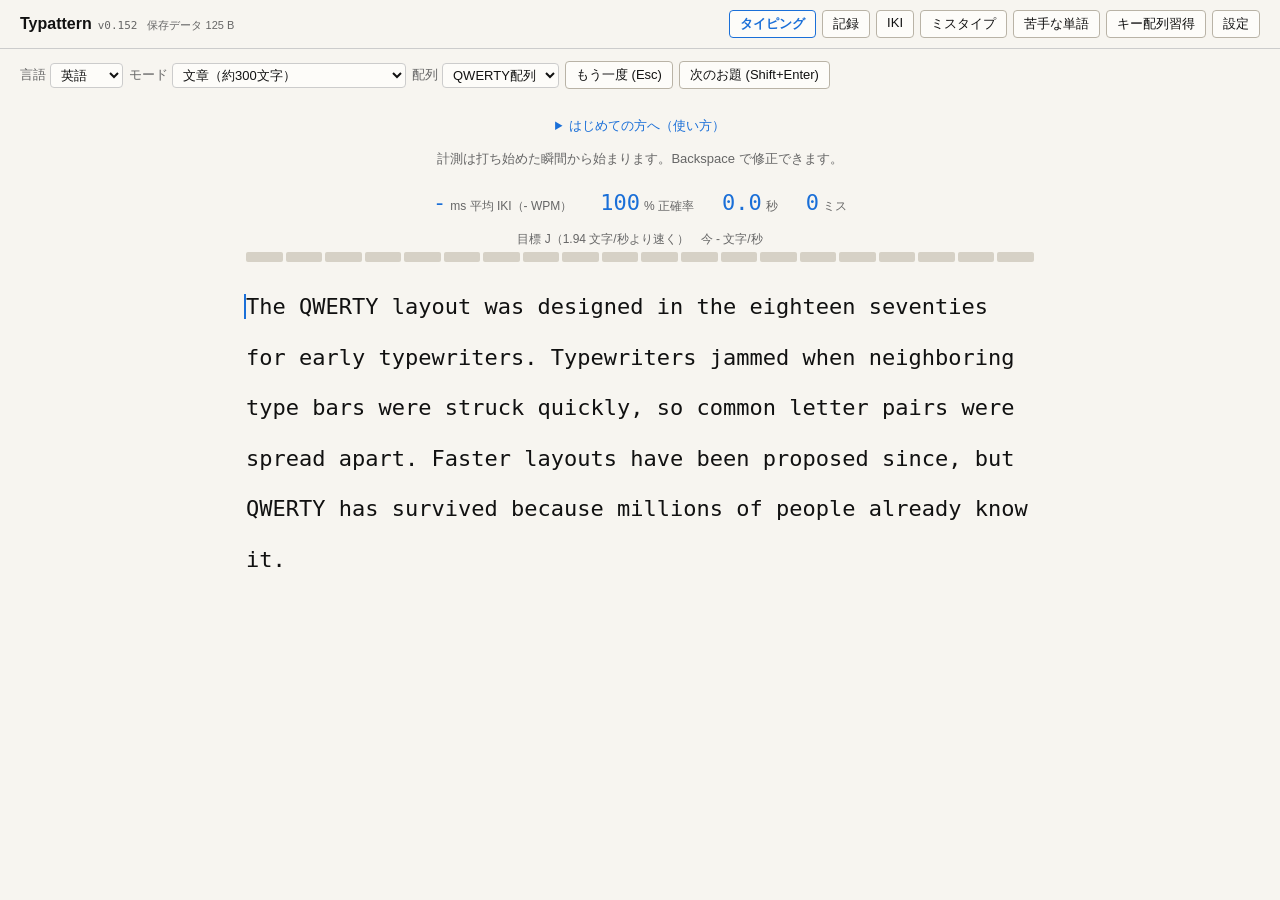
==== index.html @ cf358e00 "Learn three new assignments at a time in layout learning Co-Authored-By: Claude Opus 5.5 <noreply@an" ====
<!doctype html>
<html lang="ja">
<head>
  <meta charset="utf-8">
  <meta name="viewport" content="width=device-width, initial-scale=1">
  <title>Typattern</title>
  <link rel="icon" href="images/favicon.svg" type="image/svg+xml">
  <link rel="icon" href="images/favicon-32.png" type="image/png" sizes="32x32">
  <link rel="apple-touch-icon" href="images/apple-touch-icon.png">
  <meta name="description" content="タイピングの打鍵間隔を記録して分析する">
  <!-- リンクカード（OGP）。画像は絶対 URL で書く -->
  <meta property="og:type" content="website">
  <meta property="og:site_name" content="Typattern">
  <meta property="og:title" content="Typattern — Find your typing patterns">
  <meta property="og:description" content="タイピングの打鍵間隔を記録して分析する">
  <meta property="og:url" content="https://kgnwsknt-chef.github.io/Typattern/">
  <meta property="og:image" content="https://kgnwsknt-chef.github.io/Typattern/images/typattern-logo.png">
  <meta property="og:image:width" content="1200">
  <meta property="og:image:height" content="630">
  <meta property="og:image:alt" content="Typattern — Find your typing patterns">
  <meta property="og:locale" content="ja_JP">
  <meta name="twitter:card" content="summary_large_image">
  <link rel="stylesheet" href="style.css?v=152">
</head>
<body>
  <!-- 全ページ共通の一番上：左にロゴ（とバージョン）、右にページへのリンク -->
  <nav class="top-nav" aria-label="ページ">
    <div class="brand">
      <div class="logo">Typattern<span id="version" class="version"></span><span id="data-size" class="data-size" title="ブラウザに保存している記録と登録したキー配列の大きさ（書き出すファイルとほぼ同じ）。書き出し・読み込みは設定のページ"></span></div>
    </div>
    <div class="nav-links">
      <a class="text-btn" href="index.html" aria-current="page">タイピング</a>
      <a class="text-btn" href="stats.html" title="レベルの達成度・成績の推移・ランキング">記録</a>
      <a class="text-btn" href="analysis_iki.html" title="キーごと・bigram・trigram ごとの IKI">IKI</a>
      <a class="text-btn" href="mistype.html" title="どのキーを、どのキーと押し間違えたか">ミスタイプ</a>
      <a class="text-btn" href="weak-words.html" title="単語モードで遅い単語・ミスの多い単語">苦手な単語</a>
      <a class="text-btn" href="layout-learning.html" title="キー配列習得の状況（覚えた割り当て・達成項目）">キー配列習得</a>
      <a class="text-btn" href="settings.html" title="キー配列・お題の登録、グラフの範囲・ランキングの基準、記録の書き出しと読み込み">設定</a>
    </div>
  </nav>

  <!-- タッチ操作の端末（スマホ・タブレット）で開いたときだけ出す（style.css の .touch-note） -->
  <p class="touch-note">外付けキーボードをつなぎ、英語入力にして使います。</p>

  <header class="header">
    <div class="header-actions">
      <label class="layout-label">言語
        <select id="lang" class="layout-select" title="お題の言語（記録とランキングは言語ごとに分かれる）">
          <option value="en">英語</option>
          <option value="ja">日本語</option>
        </select>
      </label>
      <label class="layout-label">モード
        <select id="mode" class="layout-select" title="お題の種類（記録とランキングはモードごとに分かれる）">
          <option value="normal">文章（約300文字）</option>
          <option value="words">単語（約300文字）</option>
          <option value="other">その他（追加したお題）</option>
          <option value="no-mistype">ノーミス連続タイプ</option>
          <option value="weak">苦手な単語（練習モード）</option>
          <option value="faster-other-setup">他では速い bigram（練習モード）</option>
          <option value="iki-measurement">IKI 測定（練習モード）</option>
          <option value="layout-learning">キー配列習得（練習モード）</option>
        </select>
      </label>
      <!-- 苦手な単語のモードのときだけ出す（docs/weak-words.md） -->
      <label class="layout-label" id="weak-kind-label" hidden>練習するもの
        <select id="weak-kind" class="layout-select" title="苦手な単語のページの30語ずつから、ランダムに10語を選ぶ">
          <option value="slow">遅い単語</option>
          <option value="miss">ミスの多い単語</option>
          <option value="both">両方</option>
        </select>
      </label>
      <label class="layout-label">配列
        <select id="key-layout" class="layout-select" title="使っているキー配列（記録とランキングに使う）">
          <option value="qwerty">QWERTY配列</option>
        </select>
      </label>
      <button id="retry-btn" class="text-btn" type="button" title="同じお題で最初から">もう一度 (Esc)</button>
      <button id="next-btn" class="text-btn" type="button" title="別のお題にする（Shift + Enter）">次のお題 (Shift+Enter)</button>
    </div>
  </header>

  <main class="main">
    <!-- 初めての人向けの短い説明（ふだんは閉じておく） -->
    <details class="howto">
      <summary>はじめての方へ（使い方）</summary>
      <ul>
        <li><b>開発中です</b>：画面や決まりが変わることがあります。記録はこのブラウザの中にしかないので、ときどき「設定」のページの「記録を書き出す」でバックアップしておくと安心です。</li>
        <li><b>打ち方</b>：下のお題をそのまま打ちます。最初のキーを押した瞬間から計測し、最後の文字まで打つと結果が出ます。間違えたら Backspace で直せます。自分の文章や単語リストは、「設定」のページから開く「お題」のページでファイルから追加できます。</li>
        <li><b>キー操作</b>：Esc でもう一度（同じお題）、Shift + Enter で次のお題。打ち始めてから 60 秒キーを押さないと停止します（その回は記録しません。秒数は設定で変えられます）。</li>
        <li><b>日本語</b>：上の「言語」で日本語を選ぶと、読み（ひらがな）をローマ字で打ちます。<b>日本語のお題も、キーボードは英語入力のままで打ちます。</b><b>IME（日本語入力）はオフ</b>にしてください。ローマ字はいろいろな打ち方に対応しています（例：「し」は si・shi・ci、「ん」は nn・xn、「っ」は xtu や次の子音を重ねる kka など）。お題の上の手引きは、打ち方に合わせて変わります。かな配列で打ちたいときは、「設定」のページから開く「キー配列」のページで割り当て表を登録すると、「配列」で選べます。</li>
        <li><b>平均 IKI</b>：1打あたりにかかった時間（ms）です。小さいほど速く、ランキングの基準になります。結果の「キーごとの間隔」では、どの文字（キー）で遅くなったかが分かります。</li>
        <li><b>インジケーター</b>：打っている間、お題の上の 20 マスの帯で、今のペースが次の目標のレベルにどれだけ近いかを示します。目標のペースなら満タンの青、遅れると1秒ごとに1マス短くなり、真ん中より長ければ黄、真ん中より短くなると赤です。正確率が 95% を下回ると、青は黒に、黄・赤は暗い色になります（レベルが付かないため）。設定で消せます。</li>
        <li><b>記録</b>：記録はこのブラウザの中だけに保存されます。「記録」のページでレベル・推移・ランキング、「IKI」のページで続けて押したキーの組ごとの速さ、「ミスタイプ」のページでどのキーをどのキーと押し間違えやすいか、「苦手な単語」のページで単語モードで遅い単語・ミスの多い単語を見られます。モード「苦手な単語」で、その単語を5回ずつ続けて練習できます（練習モード。レベルの達成度・ランキングには入りません）。別の PC に移すときは、「設定」のページで書き出し・読み込みができます。</li>
      </ul>
    </details>

    <p id="guide" class="guide">
      計測は打ち始めた瞬間から始まります。Backspace で修正できます。
    </p>

    <div class="stats" aria-live="off">
      <div class="stat"><span id="stat-iki" class="stat-value">-</span><span class="stat-label">ms 平均 IKI（<span id="stat-wpm">-</span> <span class="speed-unit">WPM</span>）</span></div>
      <div class="stat"><span id="stat-acc" class="stat-value">100</span><span class="stat-label">% 正確率</span></div>
      <div class="stat"><span id="stat-time" class="stat-value">0.0</span><span class="stat-label">秒</span></div>
      <div class="stat"><span id="stat-miss" class="stat-value">0</span><span class="stat-label">ミス</span></div>
    </div>

    <!-- 打っている間のインジケーター：今のペースと目標のレベルの差を色で出す（docs/levels.md） -->
    <div id="pace" class="pace" hidden>
      <div id="pace-text" class="pace-text"></div>
      <div id="pace-bar" class="pace-bar"></div>
    </div>

    <!-- 日本語のとき：次に打つローマ字の手引き -->
    <div id="romaji-guide" class="romaji-guide" hidden></div>

    <div id="board" class="board">
      <div id="text" class="text"></div>
      <!-- 実際の入力はこの見えない textarea で受け取る（BS・スマホ・将来の日本語入力に対応しやすい） -->
      <textarea id="input" class="input" autocomplete="off" autocorrect="off" autocapitalize="off" spellcheck="false" aria-label="入力欄"></textarea>
      <div id="focus-hint" class="focus-hint">クリックして入力を再開</div>
    </div>

    <section id="result" class="result" hidden>
      <h2 class="result-title">結果</h2>
      <!-- ノーミス連続タイプのとき：ミスなしで打てた文字数と自己ベスト（docs/no-mistype.md） -->
      <div id="nm-result" class="nm-result" hidden></div>
      <div class="result-grid">
        <div><span id="res-iki" class="result-value"></span><span class="result-label">ms 平均 IKI（<span id="res-wpm"></span> <span class="speed-unit">WPM</span>）</span></div>
        <div><span id="res-acc" class="result-value"></span><span class="result-label">% 正確率<span id="res-acc-raw" class="result-acc-raw"></span></span></div>
        <div class="result-minor"><span id="res-time" class="result-value"></span><span class="result-label">秒</span></div>
        <div><span id="res-miss" class="result-value"></span><span class="result-label">ミス（未修正 <span id="res-uncorrected"></span>）</span></div>
        <div><span id="res-rank" class="result-value">-</span><span id="res-rank-label" class="result-label"></span></div>
        <div title="習熟度のレベル（文字/秒で決まる。docs/levels.md）"><span id="res-level" class="result-value">-</span><span id="res-level-label" class="result-label">レベル</span></div>
      </div>
      <p class="result-note">正確率 = 最後に残った文字のうち、お題と合っている文字の割合（直したミスは正確率を下げません）</p>
      <!-- かな配列：割り当て表にないのでミスとして飛ばした文字（docs/measurement.md の「配列にないかな」） -->
      <p id="skipped-note" class="skipped-note" hidden></p>
      <!-- ランキングの上位3位に入ったときの知らせ（docs/records.md の「今回の順位」） -->
      <p id="rank-status" class="level-status" aria-live="polite" hidden></p>
      <!-- 達成レベル（言語・モードごと）と、次の目標までの差 -->
      <p id="level-status" class="level-status" aria-live="polite"></p>
      <p id="save-status" class="save-status" aria-live="polite"></p>

      <!-- 苦手な単語の練習のとき：単語ごとの平均 IKI（docs/weak-words.md） -->
      <div id="weak-result" class="weak-result" hidden>
        <h3 class="hm-title">単語ごとの平均 IKI</h3>
        <p class="rhythm-legend">その単語の5回分の、文字（日本語はかな）ごとの最後の打鍵の間隔の平均（ms/文字。1文字目は直前のスペースからの間隔）／ 記録の平均 IKI・記録のミスの割合・記録の回数 = 苦手な単語のページの表の「遅さ」「ミスの割合」「回数」（単語モードの直近の回。遅い単語・ミスの多い単語のどちらから選んだ単語も）／ 色はこの回の全部の間隔の平均が基準 ／ 速い<span class="rhythm-scale"></span>遅い</p>
        <div id="weak-result-table" class="weak-result-table"></div>
      </div>

      <!-- 他では速い bigram の練習のとき：bigram ごとの IKI（docs/weak-words.md の「他では速い bigram の練習」） -->
      <div id="faster-result" class="weak-result" hidden>
        <h3 class="hm-title">bigram ごとの IKI</h3>
        <p class="rhythm-legend">今回の IKI = この回にその bigram を打った間隔の平均（間違えたキーなどが絡む組は除く。お題のどこに出てきても数える）／ 記録の IKI = この言語・配列のふだんの記録での平均 ／ 目標の IKI = いちばん速く打てている言語・配列（目標の言語・配列）での「平均 ＋ SD（ばらつき）」と「平均 × 1.5」の小さい方 ／ 達成 = 今回の IKI が目標の IKI 以下で、その bigram の単語の正確率が設定の「ランキングに載せる正確率」以上なら ✓ ／ ミス回数 = その bigram の単語で、間違ったまま残した文字の数（直したミスは数えない）／ 色はこの回の全部の間隔の平均が基準 ／ 速い<span class="rhythm-scale"></span>遅い</p>
        <div id="faster-result-table" class="weak-result-table faster-result-table"></div>
      </div>

      <!-- IKI 測定のとき：語ごとの1〜5回目の IKI（docs/iki-measurement.md） -->
      <div id="iki-result" class="weak-result" hidden>
        <h3 class="hm-title">語ごとの IKI（1〜5回目）</h3>
        <p class="rhythm-legend">その回に語の2文字目から打った、文字ごとの最後の打鍵の間隔の平均（ms/文字。1文字目は直前のスペースからの間隔なので入れない）／ 1回目は慣れる前なので、IKI のページには入れない（灰色）／ 平均 = 2〜5回目の平均 ／ ミス = 間違えたキーがあった回の数 ／ 色はこの回の全部の間隔の平均が基準 ／ 速い<span class="rhythm-scale"></span>遅い</p>
        <div id="iki-result-table" class="weak-result-table"></div>
      </div>

      <!-- キー配列習得のとき：新しい単位の正確率と、達成した達成項目（docs/layout-learning.md） -->
      <div id="learn-result" class="weak-result" hidden>
        <h3 class="hm-title">キー配列習得</h3>
        <p class="rhythm-legend">割り当てごとに、間違えたキーが1つもなく打てた回を「正しく打った」と数える ／ 直近 20 回以上（セッション単位でさかのぼる）の正解率が 95% 以上なら「覚えた」、覚えた後に 85% 未満になったら「忘れた」／ 全体の状況はキー配列習得のページ</p>
        <div id="learn-result-body" class="weak-result-table"></div>
      </div>

      <div class="tabs" role="tablist">
        <button type="button" class="tab" role="tab" id="tab-rhythm" data-tab="rhythm" aria-controls="panel-rhythm" aria-selected="true">キーごとの間隔</button>
        <button type="button" class="tab" role="tab" id="tab-ranking" data-tab="ranking" aria-controls="panel-ranking" aria-selected="false">ランキング</button>
      </div>

      <div class="rhythm tab-panel" role="tabpanel" id="panel-rhythm" aria-labelledby="tab-rhythm">
        <p class="rhythm-legend"><span id="rhythm-what">各文字の最後の打鍵の間隔</span>。その平均 <span id="rhythm-avg" class="rhythm-avg"></span> ms（点線。<span id="rhythm-note">修正の時間を含まないので、結果の平均 IKI より小さくなる</span>）／ 速い<span class="rhythm-scale"></span>遅い ／ 赤い文字 = ミスあり</p>
        <div id="rhythm" class="rhythm-chart"></div>
      </div>

      <div class="ranking tab-panel" role="tabpanel" id="panel-ranking" aria-labelledby="tab-ranking" hidden>
        <p class="rhythm-legend">Top 30（<span id="ranking-title"></span>）／ 平均 IKI の小さい順、同じなら正確率の高い順 ／ 正確率 <span id="ranking-min"></span>% 未満は対象外 ／ 太字 = 今回</p>
        <div id="ranking" class="ranking-scroll"></div>
      </div>
    </section>
  </main>

  <script src="js/store.js?v=152"></script>
  <script src="js/keys.js?v=152"></script>
  <script src="js/romaji.js?v=152"></script>
  <script src="js/typer.js?v=152"></script>
  <script src="js/kana-layout.js?v=152"></script>
  <script src="js/settings.js?v=152"></script>
  <script src="js/page-footer.js?v=152"></script>
  <script src="js/rhythm.js?v=152"></script>
  <script src="js/ranking.js?v=152"></script>
  <script src="js/levels.js?v=152"></script>
  <script src="js/ngram.js?v=152"></script>
  <script src="js/iki-measurement.js?v=152"></script>
  <script src="js/weak-words.js?v=152"></script>
  <script src="js/layout-learning.js?v=152"></script>
  <script src="js/no-mistype.js?v=152"></script>
  <script src="js/app.js?v=152"></script>
</body>
</html>
---- style.css ----
:root {
  --bg: #f7f5f0; /* ページの背景。真っ白より目に優しい生成り（グラフの下地にも使う） */
  --text: #111111;
  --head-bg: #ece8de; /* 表の見出しの背景。ページの背景（生成り）を少し濃くした色 */
  --field-bg: #fdfcf9; /* 入力欄・選択欄・試し打ちの枠の背景。白より少しだけ落ち着いた色で、ページの背景と区別する */
  --typed: #9a9a9a;
  --sub: #666666;
  --border: #cccccc;
  --accent: #1a6fd8;
  --error: #d93036;
  --error-bg: rgba(217, 48, 54, 0.15);
  --reached: #2a8f3a; /* 目標に届いた印（他では速い bigram の結果の ✓。キー配列習得の達成項目の ✓ にも使う） */
  --ll-learned: #b9d7f3; /* キー配列習得のページの配列図で、覚えた単位のキーの色 */
  /* キー配列習得の達成項目：結果の「達成！」の帯と、キー配列習得のページの達成したタイル（背景・枠・文字。覚えたかなの図の青にそろえる。タイルの ✓ は --reached の緑） */
  --ll-done-bg: #e6f1fb;
  --ll-done-border: #378add;
  --ll-done-text: #0c447c;
  /* 間隔グラフの色相（速い=青 → 平均=緑 → 遅い=赤）。js/rhythm.js が読む */
  --rh-hue-fast: 215;
  --rh-hue-avg: 120;
  --rh-hue-slow: 0;
  /* キー配列の配列図：前置シフト・後置シフトのキーの外形線の色 */
  --kb-prefix: #e07b00;
  --kb-postfix: #8a3fd1;
  --kb-chord: #1f8a5b;
  /* キー配列の配列図：文字キー（白より少しだけ暗い）・その枠・機能キー（Shift・Tab など） */
  --kb-key: #fbfaf6;
  /* 設定のページの指の割り当ての配列図：指ごとの色（人差し指・中指・薬指・小指） */
  --finger-1: #b9d4f5;
  --finger-2: #bfe5c0;
  --finger-3: #f5dcae;
  --finger-4: #e2c6ef;
  /* 苦手な単語のページの bigram の分布の比べ：遅い方・速い方・そのほかの言語・配列の色 */
  --cmp-slow: #d93036;
  --cmp-fast: #1a6fd8;
  --cmp-3: #2a8f3a;
  --cmp-4: #e07b00;
  --cmp-5: #8a3fd1;
  /* ミスタイプのページのミス率と頻度の散布図で、ミスの種類の色（ほかは --cmp-*） */
  --mt-shift: #8b5a2b;
  --mt-kana-shift: #1aa3b8;
  --mt-other: #444444;
  --kb-key-border: #b9b3a6;
  --kb-func: #e4dfd3;
  /* bigram の2次元ヒストグラム：データのないマス（回数 0・平均 IKI なし）の色 */
  --hm-none: #ffffff;
  /* 推移のグラフ：移動平均（オレンジ。点の青と分ける）・日ごとの最高（濃い紺）・ミスも数えた正確率（灰色）・日ごと（月ごと）の回数の棒（薄いベージュ）・レベル達成（赤） */
  --trend-ma: #f08c00;
  --trend-count: #e6dfcf;
  --trend-sub: #1d3f7a;
  --trend-raw: #8a8a8a;
  --trend-levelup: var(--level-up);
  /* レベル達成（結果画面と推移のグラフ）と、結果画面の 1〜3 位の順位 */
  --level-up: #d93036;
  --rank-1: #d93036;
  --rank-2: #e07b00;
  --rank-3: #1f9d55;
  /* 記録のページ：ランキングで選んだ回を、推移のグラフで示す縦線 */
  --trend-selected: #3ddc84;
  /* 打っている間のインジケーター（docs/levels.md）：目標より速い・今の達成レベルの範囲・それより遅い・打ち始め前 */
  --pace-ahead: var(--accent);
  --pace-near: #e8b400;
  --pace-behind: #d93036;
  --pace-idle: #d6d1c6;
  /* 正確率がレベルの基準（95%）未満のとき：青は黒、黄・赤はそれぞれ暗くした色 */
  --pace-ahead-dark: #111111;
  --pace-near-dark: #876900;
  --pace-behind-dark: #7c1c20;
  --font: "Segoe UI", "Helvetica Neue", Arial, sans-serif;
  --mono: "Consolas", "Menlo", monospace;
}

/* hidden 属性の付いた要素は、display を指定したクラスがあっても隠す */
[hidden] {
  display: none !important;
}

* {
  box-sizing: border-box;
}

body {
  margin: 0;
  min-height: 100vh;
  display: flex;
  flex-direction: column;
  background: var(--bg);
  color: var(--text);
  font-family: var(--font);
  accent-color: var(--accent); /* チェックボックスなどの色を、ほかの青（--accent）にそろえる */
}

.header {
  display: flex;
  align-items: center;
  justify-content: space-between;
  padding: 12px 20px;
}

.logo {
  margin: 0;
  font-size: 16px;
  font-weight: 600;
}

.text-btn {
  background: var(--field-bg); /* 入力欄と同じ明るい下地で、生成りの背景から浮かせる */
  border: 1px solid var(--kb-key-border);
  border-radius: 4px;
  color: var(--text);
  padding: 4px 10px;
  cursor: pointer;
  font: inherit;
  font-size: 13px;
}

.header-actions {
  display: flex;
  flex-wrap: wrap;
  justify-content: flex-end;
  gap: 6px;
}

.save-status {
  margin: 12px 0 0;
  font-size: 12px;
  color: var(--sub);
}

/* かな配列：割り当て表にないのでミスとして飛ばした文字の知らせ（結果画面） */
.skipped-note {
  margin: 10px 0 0;
  font-size: 14px;
  color: var(--error);
}

.text-btn:hover {
  border-color: var(--accent);
  color: var(--accent);
}

/* 押せないボタン（キー配列のページで、最初から入っている配列の名前のときの「この配列を保存する」など） */
.text-btn:disabled {
  border-color: var(--border);
  color: var(--sub);
  cursor: not-allowed;
  opacity: 0.6;
}

.main {
  flex: 1;
  width: 100%;
  max-width: 820px;
  margin: 0 auto;
  padding: 16px;
}

.guide {
  text-align: center;
  font-size: 13px;
  line-height: 1.7;
  color: var(--sub);
}

/* 入力がないまま止めたときのお知らせ */
.guide.idle-stopped {
  color: var(--error);
  font-weight: 600;
}

.stats {
  display: flex;
  justify-content: center;
  gap: 28px;
  margin: 20px 0 28px;
}

.stat {
  display: flex;
  align-items: baseline;
  gap: 4px;
}

.stat-value {
  font-family: var(--mono);
  font-size: 22px;
  color: var(--accent);
}

.stat-label {
  font-size: 12px;
  color: var(--sub);
}

/* 打っている間のインジケーター：目標のペースとの差を帯の色で出す */
.pace {
  margin: -12px 0 20px;
}

.pace-text {
  font-size: 12px;
  color: var(--sub);
  text-align: center;
  margin-bottom: 4px;
}

/* 20 マスを横に並べ、届いている段まで色を付ける（左から） */
.pace-bar {
  display: grid;
  grid-template-columns: repeat(20, 1fr);
  gap: 3px;
}

.pace-cell {
  height: 10px;
  border-radius: 2px;
  background: var(--pace-idle); /* 色はすぐ変える（変化のなだらかさは js/app.js でペースをならしてつける） */
}

.pace-ahead .pace-cell.on { background: var(--pace-ahead); }
.pace-near .pace-cell.on { background: var(--pace-near); }
.pace-behind .pace-cell.on { background: var(--pace-behind); }
/* 正確率がレベルの基準（95%）未満：それぞれの色を暗くして、このままではレベルが付かないことを知らせる */
.pace-dark.pace-ahead .pace-cell.on { background: var(--pace-ahead-dark); }
.pace-dark.pace-near .pace-cell.on { background: var(--pace-near-dark); }
.pace-dark.pace-behind .pace-cell.on { background: var(--pace-behind-dark); }
.pace-dark .pace-text { color: var(--text); }

/* お題表示エリア */
.board {
  position: relative;
  cursor: text;
}

.text {
  font-family: var(--mono);
  font-size: 22px;
  line-height: 1.9;
  color: var(--text);
  white-space: pre-wrap;
  word-break: break-word;
  user-select: none;
}

/* ノーミス連続タイプ：4つの段に行を順に入れる（js/app.js の nmLayout）。打ち終えた行を隠しても段の高さは残す */
.text.nm-stream {
  display: grid;
  grid-template-rows: repeat(4, minmax(1.9em, auto));
}

.text.ja.nm-stream {
  grid-template-rows: repeat(4, minmax(74px, auto));
}

/* ノーミス連続タイプの結果：ミスなしで打てた文字数と自己ベスト */
.nm-result p {
  margin: 0 0 4px;
}

.nm-count {
  font-size: 28px;
  font-weight: 700;
}

.nm-sub {
  color: var(--sub);
}

.nm-best {
  font-weight: 600;
  margin-bottom: 12px !important;
}

.nm-best.level-up {
  color: var(--level-up);
}

/* 日本語：次に打つローマ字の手引き。打ちかけ（灰色）・今のかなの残り（青）・その先（薄い灰色） */
.romaji-guide {
  text-align: center;
  font-family: var(--mono);
  font-size: 18px;
  min-height: 1.6em;
  margin: -12px 0 16px;
  white-space: pre;
  overflow: hidden;
}

.romaji-guide .rg-typed {
  color: var(--typed);
}

.romaji-guide .rg-rest {
  color: var(--accent);
  font-weight: 600;
}

.romaji-guide .rg-ahead {
  color: var(--sub);
  opacity: 0.6;
}

.romaji-guide .rg-warn {
  font-family: var(--font);
  font-size: 14px;
  color: var(--error);
  white-space: normal;
}

/* 日本語：1行ごとに、表示する文（漢字かな交じり）を上に、打つ読み（かな）を下に並べる */
.text.ja .ja-display {
  font-family: var(--font);
  font-size: 21px;
  line-height: 1.6;
  color: var(--text);
}

.text.ja .ja-reading {
  font-size: 15px;
  line-height: 1.7;
  margin-bottom: 14px;
}

/* 2行目をローマ字で出すとき：よみがなと同じ1行（40 かなほど）に収まるよう、等幅ではない（横幅の狭い）フォントにする。
   かなごとのまとまりの間はあけない（単語の間は ␣）。それでも長い行は2行目の中で折り返す */
.text.ja .ja-romaji {
  font-family: var(--font);
  overflow-wrap: anywhere;
}

.text .ok {
  color: var(--typed);
}

.text .ng {
  color: var(--error);
  background: var(--error-bg);
  border-radius: 2px;
}

/* 間違えたまま残っている文字の上に、実際に打ったものを小さく赤で出す（js/app.js の typedMarks） */
.text .ng[data-typed],
.text .current[data-typed] {
  position: relative;
}

.text .ng[data-typed]::before,
.text .current[data-typed]::before {
  content: attr(data-typed);
  position: absolute;
  left: 50%;
  bottom: 100%;
  transform: translateX(-50%);
  font-family: var(--mono);
  font-size: 0.7em;
  line-height: 1;
  color: var(--error);
  white-space: nowrap;
  pointer-events: none;
}

/* 日本語の2行目（よみがな）は文字が小さいので、上に出す打ったものは少し大きめにする。
   表示する文の行と重ならないよう、2行目の上を少しあける */
.text.ja .ja-reading .ng[data-typed]::before,
.text.ja .ja-reading .current[data-typed]::before {
  font-size: 0.85em;
}

.text.ja .ja-reading {
  padding-top: 5px;
}

/* 英語：打った文字を上に出す余白のぶん、行の間を少し広げる */
.text:not(.ja) {
  line-height: 2.3;
}

/* 現在位置のキャレット */
.text .current {
  box-shadow: -2px 0 0 var(--accent);
  animation: blink 1s step-end infinite;
}

.board.blurred .text .current {
  animation: none;
  box-shadow: none;
}

@keyframes blink {
  50% { box-shadow: -2px 0 0 transparent; }
}

/* 入力は見えない textarea で受け取る */
.input {
  position: absolute;
  inset: 0;
  width: 100%;
  height: 100%;
  opacity: 0;
  resize: none;
  border: 0;
  cursor: text;
}

.focus-hint {
  display: none;
  position: absolute;
  inset: 0;
  align-items: center;
  justify-content: center;
  background: rgba(255, 255, 255, 0.75);
  color: var(--text);
  font-size: 15px;
  pointer-events: none;
}

.board.blurred .focus-hint {
  display: flex;
}

.board.finished .focus-hint {
  display: none;
}

/* 結果 */
.result {
  margin-top: 32px;
  padding: 20px;
  border: 1px solid var(--accent);
  border-radius: 8px;
  text-align: center;
}

.result-title {
  margin: 0 0 12px;
  font-size: 16px;
  font-weight: 600;
}

.result-grid {
  display: flex;
  justify-content: center;
  flex-wrap: wrap;
  gap: 32px;
  align-items: baseline; /* 小さくした秒数も、ほかの数字と文字の下端をそろえる */
}

.result-value {
  font-family: var(--mono);
  font-size: 34px;
  color: var(--accent);
  margin-right: 4px;
}

.result-label {
  font-size: 13px;
  color: var(--sub);
}

/* 正確率の横に添える、修正したミスも数えた値 */
.result-acc-raw {
  margin-left: 4px;
  font-size: 11px;
}

/* 経過秒数（お題の長さで変わるので、ほかの数字より目立たなくする） */
.result-minor .result-value {
  font-size: 20px;
  color: var(--sub);
}

/* 結果の数字の下の、正確率の説明 */
.result-note {
  margin: 12px 0 0;
  font-size: 13px;
  color: var(--sub);
}

/* 達成レベルと次の目標 */
.level-status {
  margin: 14px 0 0;
  text-align: center;
  font-size: 14px;
  color: var(--text);
}

/* 今回で達成レベルが上がったとき：お知らせの文と、結果のレベルの値 */
.level-status .level-up,
.result-value.level-up {
  color: var(--level-up);
  font-weight: 700;
}

/* 結果画面：1〜3位の順位 */
.result-value.rank-1 { color: var(--rank-1); font-weight: 700; }
.result-value.rank-2 { color: var(--rank-2); font-weight: 700; }
.result-value.rank-3 { color: var(--rank-3); font-weight: 700; }
/* 上位3位に入ったときの知らせ（順位の色の太字） */
.level-status .rank-1 { color: var(--rank-1); font-weight: 700; }
.level-status .rank-2 { color: var(--rank-2); font-weight: 700; }
.level-status .rank-3 { color: var(--rank-3); font-weight: 700; }

/* キーごとの間隔グラフ */
/* 結果のタブ */
.tabs {
  display: flex;
  gap: 4px;
  margin-top: 28px;
  border-bottom: 1px solid var(--border);
}

.tab {
  padding: 8px 16px;
  border: 1px solid transparent;
  border-bottom: none;
  border-radius: 6px 6px 0 0;
  margin-bottom: -1px;
  background: none;
  color: var(--sub);
  font: inherit;
  font-size: 14px;
  cursor: pointer;
}

.tab:hover {
  color: var(--text);
}

.tab[aria-selected="true"] {
  border-color: var(--border);
  background: var(--bg);
  color: var(--text);
  font-weight: 600;
}

.tab-panel {
  padding-top: 12px;
  text-align: left;
}

.rhythm-legend {
  margin: 0 0 12px;
  font-size: 12px;
  color: var(--sub);
}

.rhythm-avg {
  font-family: var(--mono);
  color: var(--accent);
}

.rhythm-chart {
  display: flex;
  flex-wrap: wrap;
  row-gap: 10px;
}

.rh-word {
  display: flex;
}

/* 日本語：かなごとのキーの列と、その下のかな */
.rh-group {
  display: flex;
  flex-direction: column;
}

.rh-cols {
  display: flex;
}

.rh-kana {
  text-align: center;
  font-size: 13px;
  color: var(--sub);
  margin-top: 2px;
}

.rh-kana.missed {
  color: var(--error);
  font-weight: 700;
}

/* 日本語：文の終わり（「。」の後）で改行する */
.rh-break {
  flex-basis: 100%;
  height: 0;
}

.rh-col {
  width: 18px;
}

/* 棒を描く領域。上の余白は数値ラベル用 */
.rh-track {
  position: relative;
  height: 88px;
}

/* 平均の点線（列ごとに描き、横に並べて1本の線に見せる） */
.rh-track::before {
  content: "";
  position: absolute;
  left: 0;
  right: 0;
  bottom: var(--rh-avg);
  border-top: 1px dashed var(--sub);
  z-index: 1;
}

.rh-bar {
  position: absolute;
  bottom: 0;
  left: 50%;
  width: 10px;
  transform: translateX(-50%);
  border-radius: 2px 2px 0 0;
}

/* 凡例の色見本 */
.rhythm-scale {
  display: inline-block;
  width: 72px;
  height: 8px;
  margin: 0 4px;
  border-radius: 4px;
  vertical-align: middle;
  background: linear-gradient(to right,
    hsl(var(--rh-hue-fast), 70%, 42%),
    hsl(var(--rh-hue-avg), 70%, 42%),
    hsl(var(--rh-hue-slow), 70%, 42%));
}

/* 頭打ちにした棒は上端を白線で区切る */
.rh-bar.clipped {
  border-top: 3px double var(--bg);
}

/* 平均 ± SD の縦線（苦手な単語のページ）。上下の端に短い横線 */
.rh-sd {
  position: absolute;
  left: 50%;
  width: 6px;
  transform: translateX(-50%);
  border-top: 1px solid var(--text);
  border-bottom: 1px solid var(--text);
  box-sizing: border-box;
  z-index: 2;
}

.rh-sd::before {
  content: "";
  position: absolute;
  top: 0;
  bottom: 0;
  left: 50%;
  border-left: 1px solid var(--text);
  transform: translateX(-50%);
}

.rh-val {
  position: absolute;
  left: -4px;
  right: -4px;
  text-align: center;
  font-family: var(--mono);
  font-size: 9px;
  letter-spacing: -0.5px;
  color: var(--accent);
}

.rh-char {
  padding-top: 2px;
  border-top: 1px solid var(--border);
  text-align: center;
  font-family: var(--mono);
  font-size: 15px;
}

.rh-char.space {
  color: var(--sub);
}

.rh-char.missed {
  color: var(--error);
  font-weight: 700;
  border-top: 2px solid var(--error);
}

/* n-gram 一覧。bigram と trigram を横に並べ、狭い画面では縦に並べる */
.ngram-grid {
  display: grid;
  grid-template-columns: 1fr 1fr;
  gap: 24px;
}

/* 各表は高さを決めて中でスクロールさせる */
.ngram-scroll {
  max-height: 420px;
  overflow-y: auto;
  border: 1px solid var(--border);
  border-radius: 6px;
}

.bg-table {
  width: 100%;
  border-collapse: collapse;
  font-size: 14px;
}

/* スクロールしても見出しを上に残す */
.bg-table thead th {
  position: sticky;
  top: 0;
  background: var(--bg);
  box-shadow: inset 0 -1px 0 var(--border);
}

.bg-table th,
.bg-table td {
  padding: 4px 16px;
  border-bottom: 1px solid var(--border);
  text-align: right;
}

.bg-table th {
  color: var(--sub);
  font-weight: normal;
  font-size: 12px;
}

.bg-table th:first-child,
.bg-table td:first-child {
  text-align: left;
}

.bg-sort {
  padding: 0;
  border: 0;
  background: none;
  color: var(--accent);
  font: inherit;
  cursor: pointer;
}

/* 並べ替えに使っていない列の見出しは、ふつうの文字色（クリックで並べ替えられる） */
.bg-sort:not(.active) {
  color: inherit;
}

.bg-sort:not(.active):hover {
  color: var(--accent);
}

.bg-name {
  font-family: var(--mono);
  font-size: 16px;
  white-space: pre;
}

.bg-avg,
.bg-sd,
.bg-count {
  font-family: var(--mono);
}

.bg-avg {
  font-weight: 600;
}

/* 記録ページ（stats.html） */
a.text-btn {
  display: inline-block;
  text-decoration: none;
}

/* ---- 配列のページ（layouts.html） ---- */

/* 配列図。狭い画面では横にスクロールする */
.kb-scroll {
  overflow-x: auto;
  padding: 4px 0 12px;
}

.kb {
  position: relative;
  margin: 0 auto;
}

.kb-key {
  position: absolute;
  border: 1px solid var(--kb-key-border);
  border-radius: 5px;
  background: var(--kb-key);
  font-family: var(--mono);
  transition: background 0.05s;
}

/* 物理キーの番号（左上） */
.kb-num {
  position: absolute;
  top: 2px;
  left: 4px;
  font-size: 9px;
  color: var(--sub);
}

/* Shift なしの文字（中央） */
.kb-main {
  position: absolute;
  left: 0;
  right: 0;
  bottom: 5px;
  text-align: center;
  font-size: 17px;
}

/* Shift ありの文字（右上） */
.kb-shift {
  position: absolute;
  top: 2px;
  right: 5px;
  font-size: 11px;
  color: var(--sub);
}

/* 文字のないキー（Tab・Shift など） */
.kb-func {
  background: var(--kb-func);
}

.kb-name {
  position: absolute;
  left: 0;
  right: 0;
  bottom: 6px;
  text-align: center;
  font-family: var(--font);
  font-size: 11px;
  color: var(--sub);
}

/* Shift を押している間は、Shift ありの文字を目立たせる */
.kb.shift-on .kb-shift {
  font-size: 15px;
  font-weight: 700;
  color: var(--accent);
}

.kb.shift-on .kb-main {
  color: var(--typed);
}

/* 英字は Shift を押している間、大文字で表示する */
.kb.shift-on .kb-main.kb-letter {
  text-transform: uppercase;
  font-weight: 700;
  color: var(--accent);
}

/* かな配列：かなは大きく中央に、QWERTY の文字は右下に小さく */
.kb.kb-kana .kb-main {
  bottom: 9px;
  font-family: var(--font);
  font-size: 16px;
}

.kb-qwerty {
  position: absolute;
  right: 4px;
  bottom: 1px;
  font-size: 9px;
  color: var(--typed);
}

/* かな配列のシフト用のキー：外形線の色で示す（前置シフト＝オレンジ、後置シフト＝紫。両方なら外側にもう1本） */
.kb-key.kb-prefix {
  border: 2px solid var(--kb-prefix);
}

.kb-key.kb-postfix {
  border: 2px solid var(--kb-postfix);
}

.kb-key.kb-chord {
  border: 2px solid var(--kb-chord);
}

.kb-key.kb-prefix.kb-postfix {
  border-color: var(--kb-prefix);
  box-shadow: 0 0 0 2px var(--kb-postfix);
}

/* かながないキー */
.kb-key.kb-empty {
  background: var(--bg); /* 割り当てのないキーはページと同じ生成り（キーがないように見せる） */
}

.layout-actions {
  display: flex;
  flex-wrap: wrap;
  align-items: center;
  gap: 8px 12px;
  margin-bottom: 6px;
}

.view-bar {
  display: flex;
  flex-wrap: wrap;
  align-items: center;
  gap: 4px 12px;
  margin-bottom: 4px;
}

.view-bar[hidden] {
  display: none;
}

.view-now {
  font-size: 13px;
  color: var(--accent);
}

/* ---- キーごとの値の配列図（js/key-map.js。ミスタイプ・n-gram のページ）。物理キーの番号を左上（.kb-num）、キーの文字を右上、値（回数・ミス率・IKI）を下に書く。
   かな配列を選んでいるときは、そのキーのかなを真ん中に書き、QWERTY の文字は小さくする ---- */
.km .km-char {
  position: absolute;
  top: 1px;
  right: 4px;
  font-size: 13px;
}

.km.km-kana .km-char {
  font-size: 10px;
  color: var(--sub);
}

.km .km-func .km-char {
  font-family: var(--font);
  font-size: 11px;
  color: var(--sub);
}

/* 文字のないキーの名前は、番号と重ならないよう下の段の左に書く */
.km .km-func .km-char {
  top: auto;
  right: auto;
  left: 5px;
  bottom: 2px;
}

.km .km-kana-char {
  position: absolute;
  left: 0;
  right: 0;
  top: 9px;
  text-align: center;
  font-family: var(--font);
  font-size: 14px;
}

.km .km-val {
  position: absolute;
  left: 0;
  right: 3px;
  bottom: 2px;
  text-align: right;
  font-size: 10px;
}

/* 回数が少なくて色を付けないキーの値 */
.km .km-val.km-dim {
  color: var(--typed);
}

/* 濃い色のキーは白い文字 */
.km .km-dark span {
  color: #ffffff;
}

/* クリックで選べるキー（ミスタイプのページのミス率）と、選んでいるキー（黒い太枠） */
.km .km-click {
  cursor: pointer;
}

.km .km-click:hover,
.km .km-click:focus {
  outline: 1px solid var(--text);
}

.km .km-selected,
.km .km-selected:hover,
.km .km-selected:focus {
  outline: 3px solid var(--text);
  outline-offset: 1px;
  z-index: 1;
}

/* 記録しないキー（Tab・Ctrl など） */
.km .km-none {
  background: var(--bg);
  border-style: dashed;
}

.km .km-func:not([style*="background"]) {
  background: var(--kb-func);
}

.mt-types {
  max-width: 420px;
}

/* ---- 苦手な単語のページ（weak-words.html）と、苦手な単語の練習の結果の表 ---- */
.ww-word {
  font-family: var(--mono);
  font-size: 15px;
}

.bg-table td.ww-word,
.ww-table .bg-table th:nth-child(2) {
  text-align: left;
}

/* 言語・配列で差のある bigram の表：違い・言語・配列の列は左寄せ */
.bg-table td.ww-text,
.ww-bigram .bg-table th:nth-child(3),
.ww-bigram .bg-table th:nth-child(4),
.ww-bigram .bg-table th:nth-child(7) {
  text-align: left;
}

.ww-bigram {
  max-width: 900px;
}

.ww-bigram .bg-table th,
.ww-bigram .bg-table td {
  padding: 4px 10px;
  white-space: nowrap;
}

/* 苦手な単語の練習の結果（結果画面の、キーごとの間隔のタブの上） */
.weak-result {
  margin: 14px 0 18px;
}

.weak-result-table {
  max-width: 520px;
  border: 1px solid var(--border);
  border-radius: 6px;
}

.weak-result-table.faster-result-table {
  max-width: 760px;
  overflow-x: auto; /* 狭い画面では折り返さずに横にスクロールする */
}

.faster-result-table .bg-table th,
.faster-result-table .bg-table td {
  padding: 4px 10px;
  white-space: nowrap;
}

/* 目標の言語・配列の列は左寄せ */
.faster-result-table .bg-table th:last-child {
  text-align: left;
}

/* 今回の IKI が目標に届いた bigram の印 */
.faster-result-table .bg-table th:nth-child(4),
.faster-result-table .bg-table td.faster-reached {
  text-align: center;
}

.faster-reached {
  color: var(--reached);
  font-weight: bold;
}

.ww-reading {
  font-size: 12px;
  color: var(--sub);
}

.ww-tag {
  margin-left: 6px;
  font-family: var(--font);
  font-size: 11px;
  color: var(--sub);
}

/* 選んだキーのミス率の推移（IKI のページの推移と同じ図。広がりすぎないように幅を決める） */
.mt-trend {
  max-width: 560px;
}

/* 押し間違いの直前の間隔の分布：正しい打鍵は薄い青の棒、押し間違いの直前は赤い線。中央値は同じ色の点線 */
.mt-interval-svg {
  display: block;
  width: 100%;
  max-width: 900px;
  height: auto;
}

.mt-normal-bar {
  fill: #b7cdee;
}

.mt-miss-line {
  fill: none;
  stroke: var(--error);
  stroke-width: 1.8;
}

.mt-normal-med,
.mt-miss-med {
  stroke-width: 1.5;
  stroke-dasharray: 4 3;
}

.mt-normal-med {
  stroke: var(--accent);
}

.mt-miss-med {
  stroke: var(--error);
}

.mt-type {
  white-space: nowrap;
}

/* 試し打ちで押しているキー */
.kb-key.pressed {
  background: var(--accent);
  border-color: var(--accent);
}

.kb-key.pressed span {
  color: #ffffff;
}

/* 試し打ちの枠 */
.trial {
  position: relative;
  min-height: 64px;
  padding: 12px 14px;
  border: 1px solid var(--border);
  background: var(--field-bg);
  border-radius: 6px;
  font-family: var(--mono);
  font-size: 20px;
  line-height: 1.5;
  cursor: text;
}

.trial:focus {
  outline: none;
  border-color: var(--accent);
  box-shadow: 0 0 0 2px rgba(26, 111, 216, 0.2);
}

.trial-output {
  white-space: pre-wrap;
  word-break: break-all;
}

.trial-hint {
  position: absolute;
  inset: 0;
  display: flex;
  align-items: center;
  justify-content: center;
  font-family: var(--font);
  font-size: 13px;
  color: var(--sub);
}

.trial-hint[hidden] {
  display: none;
}

.trial-bar {
  display: flex;
  justify-content: space-between;
  align-items: center;
  gap: 12px;
  margin-top: 6px;
  font-size: 12px;
  color: var(--sub);
}

.trial-warn {
  color: var(--error);
}

/* 試し打ち：打ちかけの並び（まだ確定していない） */
.trial-pending {
  color: var(--typed);
  text-decoration: underline dotted;
}

/* 割り当て表の一覧 */
.entries-box {
  margin-top: 16px;
  font-size: 13px;
}

.entries-box summary {
  cursor: pointer;
  color: var(--sub);
}

.entries {
  display: flex;
  flex-wrap: wrap;
  gap: 4px 14px;
  margin-top: 8px;
  max-height: 240px;
  overflow-y: auto;
}

/* キー配列のページ：配列図の下の同時押しの一覧 */
.chord-list {
  font-size: 13px;
  color: var(--sub);
}

.entry-keys {
  font-family: var(--mono);
  color: var(--sub);
  margin-right: 4px;
}

/* かな配列の読み込み */
.import-form {
  display: flex;
  flex-wrap: wrap;
  gap: 8px 20px;
  margin-bottom: 8px;
}

.import-name {
  width: 180px;
}

.import-errors {
  margin: 6px 0 0;
  padding-left: 20px;
  font-size: 12px;
  color: var(--error);
  max-height: 160px;
  overflow-y: auto;
}

.import-text {
  width: 100%;
  min-height: 120px;
  padding: 8px;
  border: 1px solid var(--border);
  background: var(--field-bg);
  color: var(--text);
  border-radius: 6px;
  font-family: var(--mono);
  font-size: 13px;
  resize: vertical;
}

.stats-main {
  max-width: 900px;
}

/* IKI・ミスタイプのページ：記録を読み込んで集計し終えるまで、画面の真ん中に大きく出す。
   周りのページは薄く暗くする（クリックは通す） */
.page-loading {
  position: fixed;
  top: 40%;
  left: 50%;
  transform: translate(-50%, -50%);
  z-index: 20;
  display: flex;
  align-items: center;
  gap: 14px;
  padding: 18px 36px;
  border-radius: 12px;
  background: var(--accent);
  color: #ffffff;
  font-size: 24px;
  font-weight: bold;
  box-shadow: 0 0 0 100vmax rgba(0, 0, 0, 0.18), 0 4px 16px rgba(0, 0, 0, 0.25);
  pointer-events: none;
}
.page-loading::before {
  content: "";
  width: 22px;
  height: 22px;
  border: 3px solid rgba(255, 255, 255, 0.35);
  border-top-color: #ffffff;
  border-radius: 50%;
  animation: page-loading-spin 0.8s linear infinite;
}
@keyframes page-loading-spin { to { transform: rotate(360deg); } }
.page-loading[hidden] { display: none; }

.stats-title {
  margin: 8px 0 12px;
  font-size: 18px;
}

.filters {
  display: flex;
  flex-wrap: wrap;
  gap: 8px 16px;
  margin-bottom: 12px;
}

.filter {
  display: inline-flex;
  align-items: center;
  gap: 4px;
  font-size: 13px;
  color: var(--sub);
}

.stats-section {
  margin-top: 28px;
}

/* 記録のページ：レベルの達成度の表 */
.stats-section.level-section {
  margin-top: 0;
  margin-bottom: 28px;
}

.level-table-wrap {
  overflow-x: auto;
}

.level-table {
  border-collapse: collapse;
  width: 100%;
  max-width: 640px;
}

.level-table th,
.level-table td {
  border: 1px solid var(--border);
  padding: 8px 12px;
  text-align: center;
  vertical-align: top;
}

.level-table thead th,
.level-table tbody th {
  font-size: 13px;
  font-weight: 600;
  color: var(--sub);
  background: var(--head-bg);
}

.level-table tbody th {
  vertical-align: middle;
  white-space: nowrap; /* 「日本語」などの言語名を改行しない */
}

.level-name {
  font-family: var(--mono);
  font-size: 28px;
  color: var(--accent);
}

/* ノーミス連続タイプの文字数の単位（「文字」） */
.level-unit {
  font-family: inherit;
  font-size: 14px;
  color: var(--sub);
}

.level-sub,
.level-none {
  font-size: 12px;
  color: var(--sub);
}

.level-target {
  margin-top: 2px;
  font-size: 12px;
  color: var(--text);
  white-space: nowrap; /* 「次の目標 SC まで」と「あと 0.13 文字/秒」を、それぞれ途中で折り返さない */
}

.small-btn {
  padding: 2px 8px;
  font-size: 12px;
}

/* 成績の推移 */
.trend {
  border: 1px solid var(--border);
  border-radius: 6px;
  padding: 6px;
}

.trend-svg {
  display: block;
  width: 100%;
  height: auto;
}

.trend-empty {
  margin: 0;
  padding: 40px 0;
  text-align: center;
  color: var(--sub);
  font-size: 13px;
}

.trend-axis {
  stroke: var(--sub);
  stroke-width: 1;
}

.trend-grid {
  stroke: var(--border);
  stroke-width: 1;
}

.trend-label {
  fill: var(--sub);
  font-family: var(--mono);
  font-size: 11px;
}

.trend-axis-title {
  fill: var(--sub);
  font-size: 11px;
}

.trend-point {
  fill: var(--accent);
  stroke: var(--accent);
  stroke-width: 1.5;
}

.trend-point.out {
  fill: var(--bg);
}

.trend-ma {
  fill: none;
  stroke: var(--trend-ma);
  stroke-width: 2.5;
  stroke-linejoin: round;
  pointer-events: none; /* 線の下の点にマウスを乗せられるように */
}

/* IKI のページの、n-gram ごとの IKI の推移（分布の下。記録のページの推移と同じ色） */
.trend-head {
  margin-top: 14px;
}

.ngram-trend-point {
  fill: var(--accent);
  stroke: var(--bg);
  stroke-width: 0.8;
}

.ngram-trend-ma {
  fill: none;
  stroke: var(--trend-ma);
  stroke-width: 2;
  stroke-linejoin: round;
  pointer-events: none; /* 線の下の点にマウスを乗せられるように */
}

.trend-line,
.trend-acc-line {
  fill: none;
  stroke: var(--accent);
  stroke-width: 1.5;
  opacity: 0.5;
}

/* 下段：ミスも数えた正確率 */
.trend-raw-line {
  fill: none;
  stroke: var(--trend-raw);
  stroke-width: 1.5;
  opacity: 0.6;
}

.trend-raw-point {
  fill: var(--trend-raw);
}

/* 下段：日ごと・月ごとの回数の棒 */
.trend-count {
  fill: var(--trend-count);
}

.trend-best {
  fill: var(--bg);
  stroke: var(--trend-sub);
  stroke-width: 1.5;
}

/* 推移：達成レベルが上がった点の輪と「SB達成」の文字 */
.trend-levelup-ring {
  fill: none;
  stroke: var(--trend-levelup);
  stroke-width: 2;
  pointer-events: none;
}

/* 日ごと・月ごと：達成した回の高さに描く赤い点 */
.trend-levelup-dot {
  fill: var(--trend-levelup);
  pointer-events: none;
}

.trend-levelup {
  font-size: 11px;
  font-weight: 700;
  fill: var(--trend-levelup);
  paint-order: stroke;
  stroke: var(--bg);
  stroke-width: 3px;
}

.trend-threshold {
  stroke: var(--error);
  stroke-width: 1;
  stroke-dasharray: 4 3;
  opacity: 0.7;
}

.stats-summary {
  margin: 0 0 8px;
  font-size: 13px;
}

/* n-gram の行をクリックすると、表の下に IKI の分布を出す */
.ngram-col {
  min-width: 0;
}

.bg-table tr.bg-row {
  cursor: pointer;
}

.bg-table tr.bg-row:hover td {
  background: rgba(26, 111, 216, 0.05);
}

.bg-table tr.bg-selected td {
  background: rgba(26, 111, 216, 0.12);
}

.ngram-dist:not(:empty) {
  margin-top: 10px;
  padding: 8px 10px 4px;
  border: 1px solid var(--border);
  border-radius: 6px;
}

.dist-head {
  display: flex;
  flex-wrap: wrap;
  align-items: baseline;
  gap: 4px 10px;
  font-size: 12px;
}

.dist-title {
  font-weight: 600;
  font-size: 13px;
}

.dist-info {
  color: var(--sub);
}


.dist-svg {
  display: block;
  width: 100%;
  height: auto;
}

.dist-axis {
  stroke: var(--sub);
  stroke-width: 1;
}

.dist-rug {
  stroke: var(--text);
  stroke-width: 1;
  opacity: 0.6;
}

.dist-mean {
  stroke: var(--text); /* 平均の点線は黒（青い棒と区別しやすいように） */
  stroke-width: 1.5;
  stroke-dasharray: 4 3;
}

.dist-label {
  fill: var(--sub);
  font-family: var(--mono);
  font-size: 10px;
}

/* bigram の2次元ヒストグラム（js/ngram.js の drawHeatmap） */
/* IKI のページの2次元ヒストグラムの軸が多いときは、2枚を上下に並べる */
.ngram-grid.hm-stack {
  grid-template-columns: 1fr;
}

.hm-title {
  margin: 0 0 4px;
  font-size: 13px;
  font-weight: 600;
}

.hm-svg {
  display: block;
  width: 100%;
  height: auto;
}

/* 軸のラベル（キーの文字など）は本文の色で見やすく */
.hm-svg .dist-label {
  font-size: 12px;
  fill: var(--text);
}

.hm-cell {
  stroke: var(--bg);
  stroke-width: 0.5;
}

.hm-click {
  cursor: pointer;
}

.hm-click:hover,
.hm-click:focus,
.hm-nav:focus {
  stroke: var(--text);
  stroke-width: 1;
  outline: none;
}

/* W A S D で止まった、データのないマス（白）を囲む点線の枠（js/ngram.js の drawHeatmap が最後に重ねて描く） */
.hm-cursor {
  fill: none;
  stroke: var(--text);
  stroke-width: 2;
  stroke-dasharray: 3 2;
  pointer-events: none;
}

/* 分布を表示中のマスの軸のラベル（1キー目・2キー目）は、青い四角の上に白い太字で出して目立たせる
   （「'」「,」のような小さい記号でも、四角で場所が分かるように） */
.hm-label-box {
  fill: var(--accent);
}

.hm-svg .dist-label.hm-label-selected {
  font-weight: 700;
  fill: #ffffff;
}

/* 分布を表示中のマス */
.hm-selected {
  fill: none;
  stroke: var(--text);
  stroke-width: 2;
  pointer-events: none;
}


/* キーボードの行が変わるところの区切り線。色の付いたマスの上でも見えるよう、本文の色で太めに引く */
.hm-sep {
  stroke: var(--text);
  stroke-width: 1.4;
}

/* 左手と右手の担当が変わるところの区切り線（行の区切りと同じ黒の点線） */
.hm-sep.hm-hand {
  stroke-width: 1.2;
  stroke-dasharray: 3 2;
}

.hm-frame {
  fill: none;
  stroke: var(--border);
  stroke-width: 1;
}

.hm-empty {
  margin: 0;
  padding: 24px 16px;
  text-align: center;
  color: var(--sub);
  font-size: 13px;
  border: 1px solid var(--border);
  border-radius: 6px;
}

.bg-table td.bg-empty-cell {
  padding: 24px 16px;
  text-align: center;
  color: var(--sub);
  font-size: 13px;
}

/* ランキング */
.ranking-scroll {
  max-height: 480px;
  overflow: auto;
  border: 1px solid var(--border);
  border-radius: 6px;
}

.rk-table td {
  font-family: var(--mono);
  white-space: nowrap;
}

.rk-table td:first-child {
  text-align: right;
}

.rk-table tr.rk-current td {
  font-weight: 700;
  color: var(--accent);
  background: rgba(26, 111, 216, 0.08);
}

.layout-label {
  display: inline-flex;
  align-items: center;
  gap: 4px;
  font-size: 13px;
  color: var(--sub);
}

.layout-select {
  border: 1px solid var(--border);
  border-radius: 4px;
  padding: 3px 6px;
  background: var(--field-bg);
  color: var(--text);
  font: inherit;
  font-size: 13px;
}

.bg-empty {
  margin: 12px;
  color: var(--sub);
  font-size: 13px;
}

/* 全ページ共通の一番上：左にロゴ（とバージョン・保存データ）、右にページへのリンク */
.top-nav {
  display: flex;
  flex-wrap: wrap;
  align-items: center;
  justify-content: space-between;
  gap: 8px 16px;
  padding: 10px 20px;
  border-bottom: 1px solid var(--border);
}

.nav-links {
  display: flex;
  flex-wrap: wrap;
  gap: 6px;
  margin-left: auto;
}

/* 今いるページのリンク */
.nav-links a[aria-current="page"] {
  border-color: var(--accent);
  color: var(--accent);
  font-weight: 600;
}

/* タイピング画面：ページのリンクの下に、言語・モードなどを1行あけて中央に並べる */
.top-nav + .header {
  margin-top: 14px;
  justify-content: center;
}

/* 左上のロゴのすぐ横のバージョン表示（?v= の番号） */
.version {
  margin-left: 6px;
  color: var(--sub);
  font-family: var(--mono);
  font-size: 11px;
  font-weight: normal;
}



@media (max-width: 600px) {
  .text {
    font-size: 17px;
  }
  .stats {
    gap: 14px;
  }
  .stat-value {
    font-size: 18px;
  }
  .ngram-grid {
    grid-template-columns: 1fr;
  }
  .ngram-scroll {
    max-height: 320px;
  }
}

/* 全ページ：ロゴのバージョンの右に、保存しているデータの大きさ */
.data-size {
  margin-left: 10px;
  color: var(--sub);
  font-size: 11px;
  font-weight: normal;
}

/* 設定のページ：記録の書き出し・読み込み */
.data-actions {
  display: flex;
  flex-wrap: wrap;
  gap: 6px;
}

/* 記録のページ：ランキングの行をクリックしたときの、その回のキーごとの間隔 */
.sv-title {
  margin: 0;
}

.sv-note {
  margin: 0 0 8px;
  color: var(--error);
  font-size: 13px;
}

.rk-table tr.bg-row {
  cursor: pointer;
}

/* 設定のページ */
.setting {
  margin: 10px 0 18px;
}

.setting-label {
  display: inline-block;
  min-width: 15em;
  font-size: 14px;
  font-weight: 600;
}

.setting-check {
  display: inline-flex;
  align-items: center;
  gap: 6px;
  cursor: pointer;
}

.setting-input {
  font-size: 13px;
  color: var(--sub);
}

.setting-number {
  width: 6.5em;
  text-align: right;
}

.setting-help {
  margin: 4px 0 0;
  font-size: 12px;
  color: var(--sub);
}

.settings-bar {
  margin-top: 8px;
}

/* 設定のページ：「初期値に戻す」と「データ」の間の横線（データは設定の項目ではないため分ける） */
.data-section {
  margin-top: 20px;
  padding-top: 8px;
  border-top: 1px solid var(--border);
}

/* 推移：ランキングで選んだ回の位置の緑の縦線（上段と下段） */
.trend-selected-line {
  stroke: var(--trend-selected);
  stroke-width: 1;
  opacity: 0.5;
}

/* IKI のページの bigram・trigram：左に表、右にクリックで出る分布と推移。狭い画面では分布を表の上に出す */
.ng-block {
  display: grid;
  grid-template-columns: minmax(0, 1fr) minmax(0, 1fr);
  grid-template-areas: "table dist";
  gap: 24px;
  align-items: start;
}

.ng-table {
  grid-area: table;
}

.ng-dist {
  grid-area: dist;
}

.ng-block .ngram-dist:not(:empty) {
  margin-top: 0;
}

@media (max-width: 700px) {
  .ng-block {
    grid-template-columns: minmax(0, 1fr);
    grid-template-areas: "dist" "table";
  }
}

/* IKI のページ：trigram と bigram の相関の散布図（js/ngram.js の drawScatter） */
.corr:not(:empty) {
  padding: 8px 10px 4px;
  border: 1px solid var(--border);
  border-radius: 6px;
}

.corr-diag {
  stroke: var(--sub);
  stroke-width: 1;
  stroke-dasharray: 4 3;
}

.corr-dot {
  stroke: none;
  opacity: 0.75;
  cursor: pointer;
}

.corr-dot:hover {
  opacity: 1;
  stroke: var(--text);
  stroke-width: 1;
}

/* 分布を出している trigram の点は赤い丸で囲む（青い点の中で目立つように） */
.corr-dot.corr-selected {
  opacity: 1;
  stroke: var(--error);
  stroke-width: 1.5;
}

/* タイピング画面：初めての人向けの使い方（ふだんは閉じておく） */
.howto {
  margin: 0 auto 10px;
  font-size: 13px;
  color: var(--text);
}

.howto summary {
  width: fit-content;
  margin: 0 auto;
  color: var(--accent);
  cursor: pointer;
}

.howto[open] summary {
  margin-bottom: 6px;
}

.howto ul {
  margin: 0;
  padding: 10px 14px 10px 30px;
  border: 1px solid var(--border);
  border-radius: 6px;
  background: var(--field-bg);
  line-height: 1.7;
}

/* タイピング画面：タッチ操作の端末で開いたときの案内（マウスなどで操作する端末では出さない） */
.touch-note {
  display: none;
  margin: 0 auto 10px;
  font-size: 14px;
  font-weight: 700;
  color: var(--error);
  text-align: center;
}

@media (hover: none) and (pointer: coarse) {
  .touch-note {
    display: block;
  }
}

/* お題のページ */
.tm-format {
  margin: 0 0 6px;
}

.tm-preview {
  margin-top: 10px;
  padding: 10px 14px;
  border: 1px solid var(--border);
  border-radius: 6px;
  background: var(--field-bg);
  max-height: 260px;
  overflow-y: auto;
}

.tm-preview p {
  margin: 0 0 4px;
}

.tm-fixes {
  font-size: 12px;
  color: var(--sub);
}

.tm-sample {
  font-size: 14px;
  line-height: 1.6;
}

.tm-reading {
  color: var(--sub);
  font-size: 13px;
}

.tm-table td.tm-ops {
  white-space: nowrap;
}

.tm-table td.tm-ops .text-btn + .text-btn {
  margin-left: 4px;
}

/* 設定のページから開くページ（キー配列・お題）の、設定への戻り道 */
.crumbs {
  margin: 0 0 4px;
  font-size: 13px;
  color: var(--sub);
}

.crumbs a {
  color: var(--accent);
}

/* 設定のページ：キー配列・お題のページへのボタン */
.settings-pages {
  margin-top: 0;
}

/* お題のページ：編集中の表示・閲覧・削除の2回押し */
.tm-editing {
  display: flex;
  flex-wrap: wrap;
  align-items: center;
  gap: 6px 12px;
  margin: 0 0 10px;
  padding: 8px 12px;
  border: 1px solid var(--accent);
  border-radius: 6px;
  background: var(--field-bg);
  font-size: 13px;
}

.tm-view {
  max-height: 420px;
}

.tm-view .dist-head {
  margin-bottom: 6px;
}

.tm-view .dist-head .text-btn {
  margin-left: auto;
}

.text-btn.tm-danger {
  border-color: var(--error);
  color: var(--error);
  font-weight: 600;
}

/* お題のページ：閲覧（読み込むときの書き方のまま） */
.tm-source {
  margin: 0;
  font-family: var(--mono);
  font-size: 13px;
  line-height: 1.6;
  white-space: pre-wrap;
  word-break: break-word;
}

/* お題のページ：最初から入っているお題の閲覧中（編集できない枠） */
.import-text.tm-readonly,
.layout-select.tm-readonly {
  background: var(--head-bg);
  color: var(--sub);
}

/* お題のページ：長さが当たらずに「その他」になるときのメッセージ（強調） */
.trial-last.tm-warn {
  color: var(--error);
  font-weight: 600;
}

/* お題のページ：メッセージが長くてもボタンを詰めない（足りなければ折り返す） */
.tm-section .trial-bar {
  flex-wrap: wrap;
}

.tm-section .trial-bar .trial-last {
  flex: 1 1 300px;
}

.tm-section .trial-bar .text-btn,
.tm-section .trial-bar .filter {
  white-space: nowrap;
}

.setting-text {
  width: 22em;
  max-width: 100%;
  font-family: var(--mono);
}

/* IKI 測定の結果：1回目の列は IKI のページに入れないので灰色にする */
.bg-table .iki-first {
  color: var(--typed);
  font-weight: normal;
}

/* IKI のページの「指と行(row)で分けた bigram・trigram」の表。字下げした行は、すぐ上の行の内訳 */
.fc-table {
  margin-bottom: 16px;
  overflow-x: auto;
}

.fc-table .bg-table th,
.fc-table .bg-table td {
  padding: 4px 8px;
}

.bg-table td.fc-name {
  cursor: help;
}

.bg-table td.fc-l1 {
  padding-left: 32px;
  color: var(--sub);
}

.bg-table td.fc-l2 {
  padding-left: 48px;
  color: var(--sub);
}

.bg-table td.fc-top {
  font-family: var(--mono);
  white-space: pre;
  text-align: left;
}

/* 指と行(row)で分けた bigram・trigram：左に表、右にクリックした分類の分布と推移。狭い画面では分布を表の上に出す */
.fc-block {
  display: grid;
  grid-template-columns: minmax(0, 1fr) minmax(0, 290px);
  grid-template-areas: "tables dist";
  gap: 24px;
  align-items: start;
  margin-top: 16px;
}

.fc-tables {
  grid-area: tables;
  min-width: 0;
}

.fc-dist {
  grid-area: dist;
  position: sticky;
  top: 8px;
}

.bg-table td.fc-name {
  white-space: nowrap;
}

@media (max-width: 1000px) {
  .fc-block {
    grid-template-columns: minmax(0, 1fr);
    grid-template-areas: "dist" "tables";
  }
  .fc-dist {
    position: static;
  }
}

/* 設定のページ：指の割り当ての入力欄（左手・右手を1行ずつ） */
.finger-grid {
  display: grid;
  gap: 6px;
  margin: 8px 0;
}

.finger-hand {
  display: flex;
  flex-wrap: wrap;
  align-items: center;
  gap: 6px 12px;
  font-size: 13px;
}

.finger-hand-name {
  width: 3em;
  color: var(--sub);
}

.finger-input .setting-text {
  width: 7em;
}

.setting-text.tm-warn-input {
  border-color: var(--error);
  background: var(--error-bg);
}

.setting-help.tm-warn {
  color: var(--error);
  font-weight: 600;
}

/* 苦手な単語のページ：選んだ bigram の IKI の分布を、言語・配列ごとに半透明の棒で重ねる */
.ww-compare:not(:empty) {
  margin-bottom: 12px;
}

.cmp-legend {
  display: flex;
  flex-wrap: wrap;
  gap: 2px 16px;
  margin: 4px 0;
  font-size: 12px;
  color: var(--sub);
}

.cmp-item {
  display: inline-flex;
  align-items: center;
  gap: 6px;
}

.cmp-swatch {
  display: inline-block;
  width: 12px;
  height: 12px;
  border-radius: 2px;
  opacity: 0.6;
}

.cmp-bar {
  opacity: 0.45;
}

.cmp-mean {
  stroke-width: 1.5;
  stroke-dasharray: 4 3;
}

/* キー配列習得の結果で、今回達成した達成項目の帯（js/app.js の showLearnResult） */
.ll-achieved {
  margin: 8px 0 12px;
  padding: 14px 20px;
  border: 2px solid var(--ll-done-border);
  border-radius: 10px;
  background: var(--ll-done-bg);
  color: var(--ll-done-text);
  font-size: 26px;
  font-weight: bold;
  text-align: center;
  animation: ll-achieved-pop 0.6s ease-out;
}
@keyframes ll-achieved-pop {
  0% { transform: scale(0.8); opacity: 0; }
  70% { transform: scale(1.05); opacity: 1; }
  100% { transform: scale(1); }
}

/* キー配列習得の結果で、今回覚えた単位の帯（js/app.js の showLearnResult。達成項目の帯より少し小さい） */
.ll-learned-msg {
  margin: 8px 0 12px;
  padding: 10px 16px;
  border: 2px solid var(--ll-done-border);
  border-radius: 10px;
  background: var(--ll-done-bg);
  color: var(--ll-done-text);
  font-size: 20px;
  font-weight: bold;
  text-align: center;
  animation: ll-achieved-pop 0.6s ease-out;
}

/* キー配列習得の結果で、忘れたとみなした単位の知らせ（赤字） */
.ll-forgot {
  color: var(--error);
  font-weight: bold;
}

/* キー配列習得のページの達成項目（js/layout-learning-page.js） */
.ll-milestones {
  display: grid;
  grid-template-columns: repeat(3, minmax(0, 1fr));
  gap: 10px;
  max-width: 640px;
}

.ll-tile {
  display: flex;
  flex-direction: column;
  align-items: center;
  justify-content: center;
  gap: 2px;
  min-height: 92px;
  padding: 8px;
  border: 2px solid var(--border);
  border-radius: 10px;
  background: var(--field-bg);
  text-align: center;
}

.ll-tile-mark {
  height: 26px;
  font-size: 22px;
  line-height: 26px;
}

.ll-tile-name {
  font-weight: bold;
}

.ll-tile-note {
  font-size: 12px;
  color: var(--sub);
}

.ll-tile.ll-done {
  border-color: var(--ll-done-border);
  background: var(--ll-done-bg);
  color: var(--ll-done-text);
}

.ll-tile.ll-done .ll-tile-mark {
  color: var(--reached);
  font-weight: bold;
}

.ll-tile.ll-done .ll-tile-note {
  color: var(--ll-done-text);
}

.ll-tile.ll-todo {
  color: var(--sub);
}

/* キー配列習得の「覚えたかなの図」（js/kana-mandala.js。docs/layout-learning.md） */
.kmd {
  display: block;
  width: 100%;
  max-width: 700px;
  height: auto;
}

.kmd .kmd-guide {
  fill: none;
  stroke: #d3d1c7;
  stroke-width: 0.5;
  stroke-dasharray: 2 4;
}

.kmd .kmd-part,
.kmd .kmd-full {
  fill: none;
  stroke-linecap: round;
}

.kmd .kmd-part {
  stroke: #85b7eb;
  stroke-width: 1.8;
}

.kmd .kmd-full {
  stroke: #378add;
  stroke-width: 3.5;
}

.kmd .kmd-petal {
  fill: none;
  stroke: #d3d1c7;
  stroke-width: 0.5;
  stroke-dasharray: 3 3;
}

.kmd .kmd-petal-full {
  fill: #e6f1fb;
  stroke: #378add;
  stroke-width: 1.5;
}

.kmd text.kmd-on,
.kmd text.kmd-off,
.kmd text.kmd-no {
  font-size: 11px;
  text-anchor: middle;
  dominant-baseline: central;
}

.kmd circle.kmd-on {
  fill: #e6f1fb;
  stroke: #185fa5;
}

.kmd text.kmd-on {
  fill: #0c447c;
  font-weight: 600;
}

.kmd circle.kmd-off {
  fill: #f1efe8;
  stroke: #b4b2a9;
  stroke-width: 0.5;
}

.kmd text.kmd-off {
  fill: #888780;
}

.kmd circle.kmd-no {
  fill: none;
  stroke: #888780;
  stroke-width: 0.5;
  stroke-dasharray: 2 2;
  opacity: 0.45;
}

.kmd text.kmd-no {
  fill: #888780;
  opacity: 0.45;
}

.kmd .kmd-note {
  font-size: 12px;
  fill: var(--sub);
}

.kmd .kmd-count {
  font-size: 14px;
  fill: var(--text);
}

/* キー配列習得の結果の表：見出しと「覚えた」などを折り返さない */
.ll-result-table th,
.ll-result-table td {
  white-space: nowrap;
}

/* キーごとの値と頻度の散布図（js/key-scatter.js。IKI のページ・ミスタイプのページ） */
.kf-legend {
  display: flex;
  flex-wrap: wrap;
  gap: 4px 14px;
  margin: 2px 0 4px;
  font-size: 12px;
  color: var(--sub);
}

.kf-swatch {
  display: inline-block;
  width: 10px;
  height: 10px;
  margin-right: 4px;
  border-radius: 50%;
  vertical-align: -1px;
}

.kf-svg {
  max-width: 800px;
}

.kf-point circle {
  opacity: 0.85;
}

.kf-point:hover circle {
  opacity: 1;
  stroke: var(--text);
  stroke-width: 1;
}

.kf-clickable {
  cursor: pointer;
}

/* クリックで選んだ点（bigram の IKI と頻度） */
.kf-selected circle {
  opacity: 1;
  stroke: var(--text);
  stroke-width: 2;
}

.kf-label {
  font-size: 11px;
  font-family: var(--mono);
  fill: var(--text);
}

/* IKI のページの「かなの中と境目」の同じ bigram の比べ（表の幅に合わせる） */
.kb-pairs {
  max-width: 560px;
}

/* かなの中と境目のまとめの表で、区分の名前の前に置く分布の色 */
.kb-swatch {
  margin-right: 6px;
  vertical-align: -1px;
}
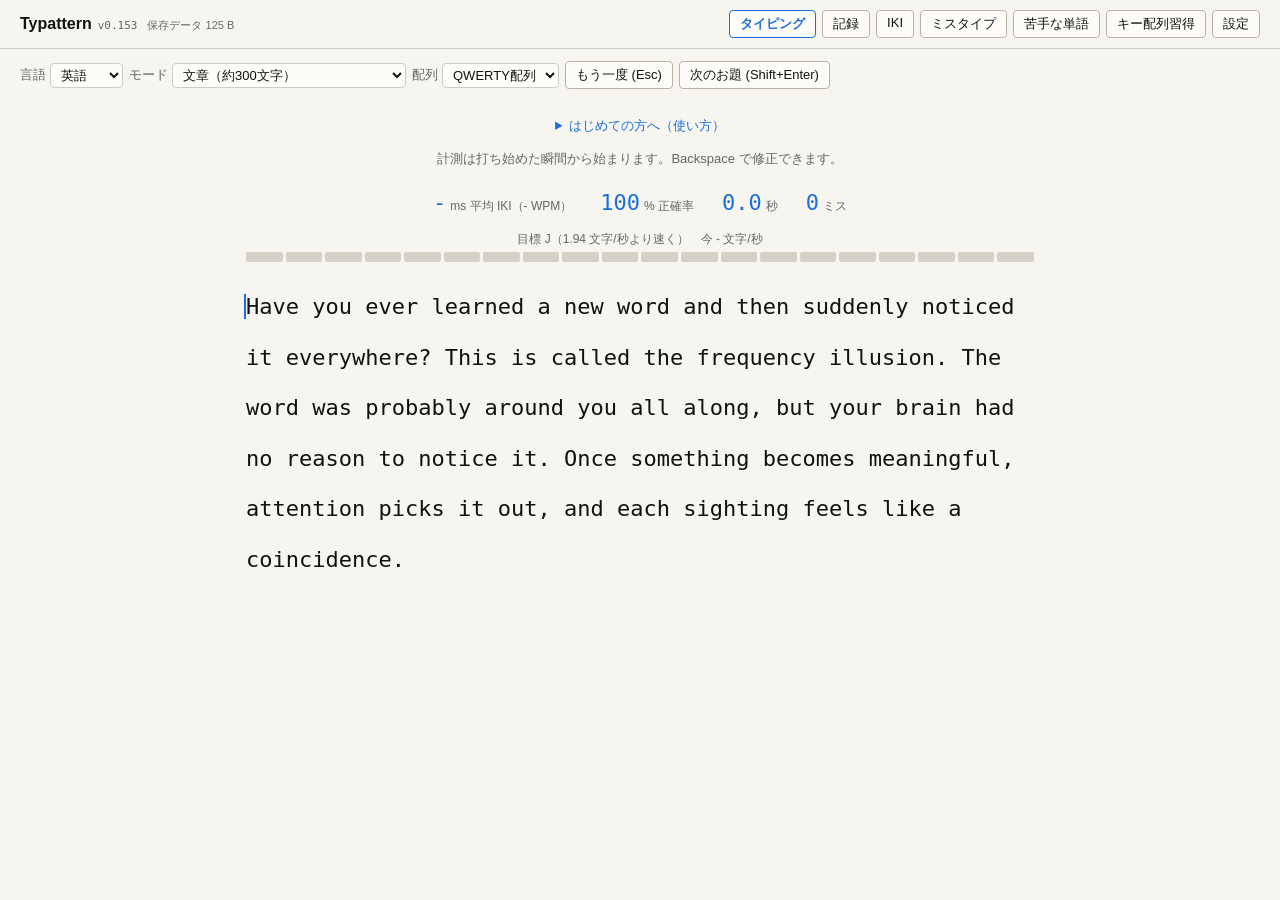
==== commit f6819b3b: "Rename the bigram and trigram alternation classes Co-Authored-By: Claude Opus 5.5 <noreply@anthropic" ====
--- a/index.html
+++ b/index.html
@@ -20,7 +20,7 @@
   <meta property="og:image:alt" content="Typattern — Find your typing patterns">
   <meta property="og:locale" content="ja_JP">
   <meta name="twitter:card" content="summary_large_image">
-  <link rel="stylesheet" href="style.css?v=152">
+  <link rel="stylesheet" href="style.css?v=153">
 </head>
 <body>
   <!-- 全ページ共通の一番上：左にロゴ（とバージョン）、右にページへのリンク -->
@@ -188,21 +188,21 @@
     </section>
   </main>
 
-  <script src="js/store.js?v=152"></script>
-  <script src="js/keys.js?v=152"></script>
-  <script src="js/romaji.js?v=152"></script>
-  <script src="js/typer.js?v=152"></script>
-  <script src="js/kana-layout.js?v=152"></script>
-  <script src="js/settings.js?v=152"></script>
-  <script src="js/page-footer.js?v=152"></script>
-  <script src="js/rhythm.js?v=152"></script>
-  <script src="js/ranking.js?v=152"></script>
-  <script src="js/levels.js?v=152"></script>
-  <script src="js/ngram.js?v=152"></script>
-  <script src="js/iki-measurement.js?v=152"></script>
-  <script src="js/weak-words.js?v=152"></script>
-  <script src="js/layout-learning.js?v=152"></script>
-  <script src="js/no-mistype.js?v=152"></script>
-  <script src="js/app.js?v=152"></script>
+  <script src="js/store.js?v=153"></script>
+  <script src="js/keys.js?v=153"></script>
+  <script src="js/romaji.js?v=153"></script>
+  <script src="js/typer.js?v=153"></script>
+  <script src="js/kana-layout.js?v=153"></script>
+  <script src="js/settings.js?v=153"></script>
+  <script src="js/page-footer.js?v=153"></script>
+  <script src="js/rhythm.js?v=153"></script>
+  <script src="js/ranking.js?v=153"></script>
+  <script src="js/levels.js?v=153"></script>
+  <script src="js/ngram.js?v=153"></script>
+  <script src="js/iki-measurement.js?v=153"></script>
+  <script src="js/weak-words.js?v=153"></script>
+  <script src="js/layout-learning.js?v=153"></script>
+  <script src="js/no-mistype.js?v=153"></script>
+  <script src="js/app.js?v=153"></script>
 </body>
 </html>
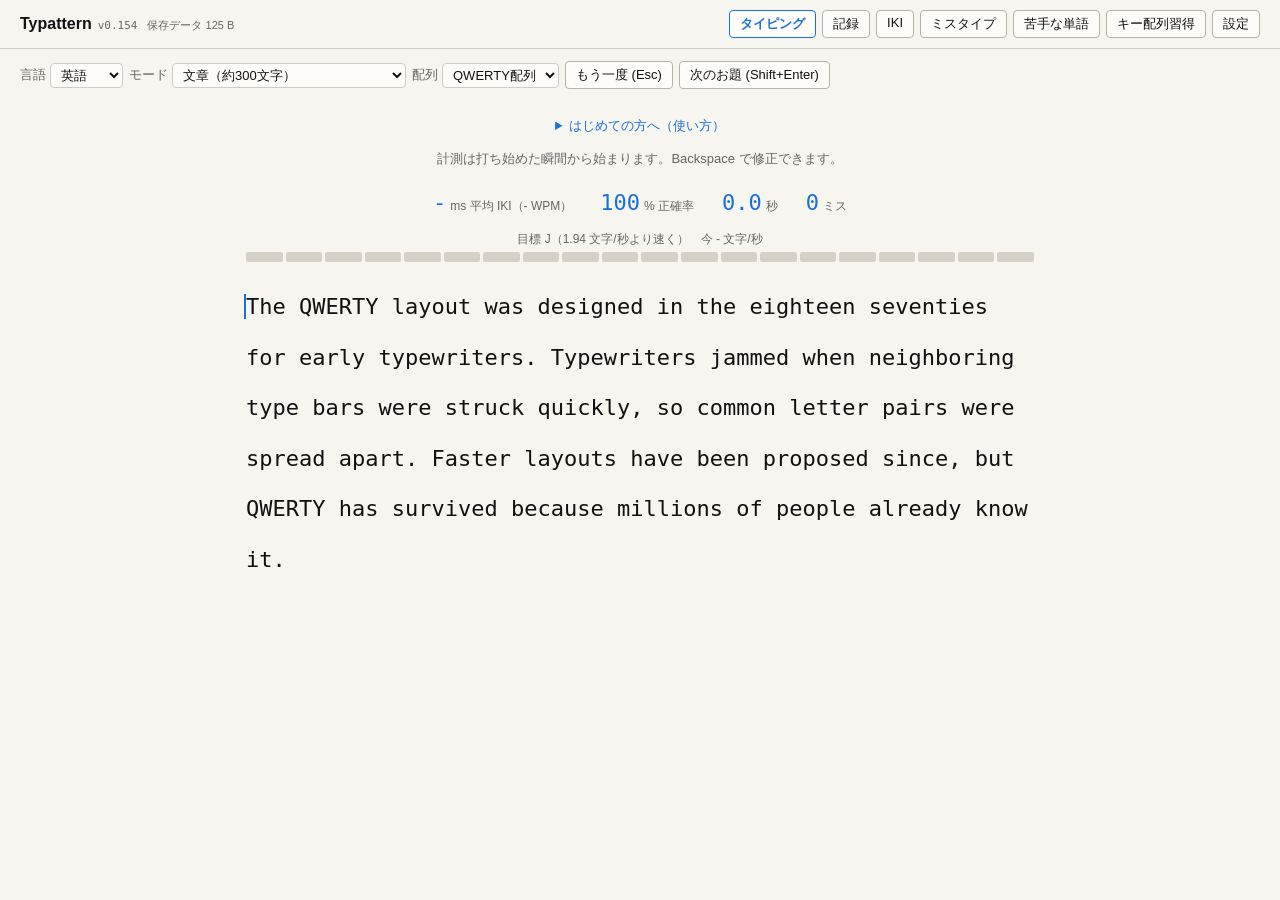
==== commit a0dd1f41: "Carry learned assignments over to a new key layout Co-Authored-By: Claude Opus 5.5 <noreply@anthropi" ====
--- a/index.html
+++ b/index.html
@@ -20,7 +20,7 @@
   <meta property="og:image:alt" content="Typattern — Find your typing patterns">
   <meta property="og:locale" content="ja_JP">
   <meta name="twitter:card" content="summary_large_image">
-  <link rel="stylesheet" href="style.css?v=153">
+  <link rel="stylesheet" href="style.css?v=154">
 </head>
 <body>
   <!-- 全ページ共通の一番上：左にロゴ（とバージョン）、右にページへのリンク -->
@@ -188,21 +188,21 @@
     </section>
   </main>
 
-  <script src="js/store.js?v=153"></script>
-  <script src="js/keys.js?v=153"></script>
-  <script src="js/romaji.js?v=153"></script>
-  <script src="js/typer.js?v=153"></script>
-  <script src="js/kana-layout.js?v=153"></script>
-  <script src="js/settings.js?v=153"></script>
-  <script src="js/page-footer.js?v=153"></script>
-  <script src="js/rhythm.js?v=153"></script>
-  <script src="js/ranking.js?v=153"></script>
-  <script src="js/levels.js?v=153"></script>
-  <script src="js/ngram.js?v=153"></script>
-  <script src="js/iki-measurement.js?v=153"></script>
-  <script src="js/weak-words.js?v=153"></script>
-  <script src="js/layout-learning.js?v=153"></script>
-  <script src="js/no-mistype.js?v=153"></script>
-  <script src="js/app.js?v=153"></script>
+  <script src="js/store.js?v=154"></script>
+  <script src="js/keys.js?v=154"></script>
+  <script src="js/romaji.js?v=154"></script>
+  <script src="js/typer.js?v=154"></script>
+  <script src="js/kana-layout.js?v=154"></script>
+  <script src="js/settings.js?v=154"></script>
+  <script src="js/page-footer.js?v=154"></script>
+  <script src="js/rhythm.js?v=154"></script>
+  <script src="js/ranking.js?v=154"></script>
+  <script src="js/levels.js?v=154"></script>
+  <script src="js/ngram.js?v=154"></script>
+  <script src="js/iki-measurement.js?v=154"></script>
+  <script src="js/weak-words.js?v=154"></script>
+  <script src="js/layout-learning.js?v=154"></script>
+  <script src="js/no-mistype.js?v=154"></script>
+  <script src="js/app.js?v=154"></script>
 </body>
 </html>
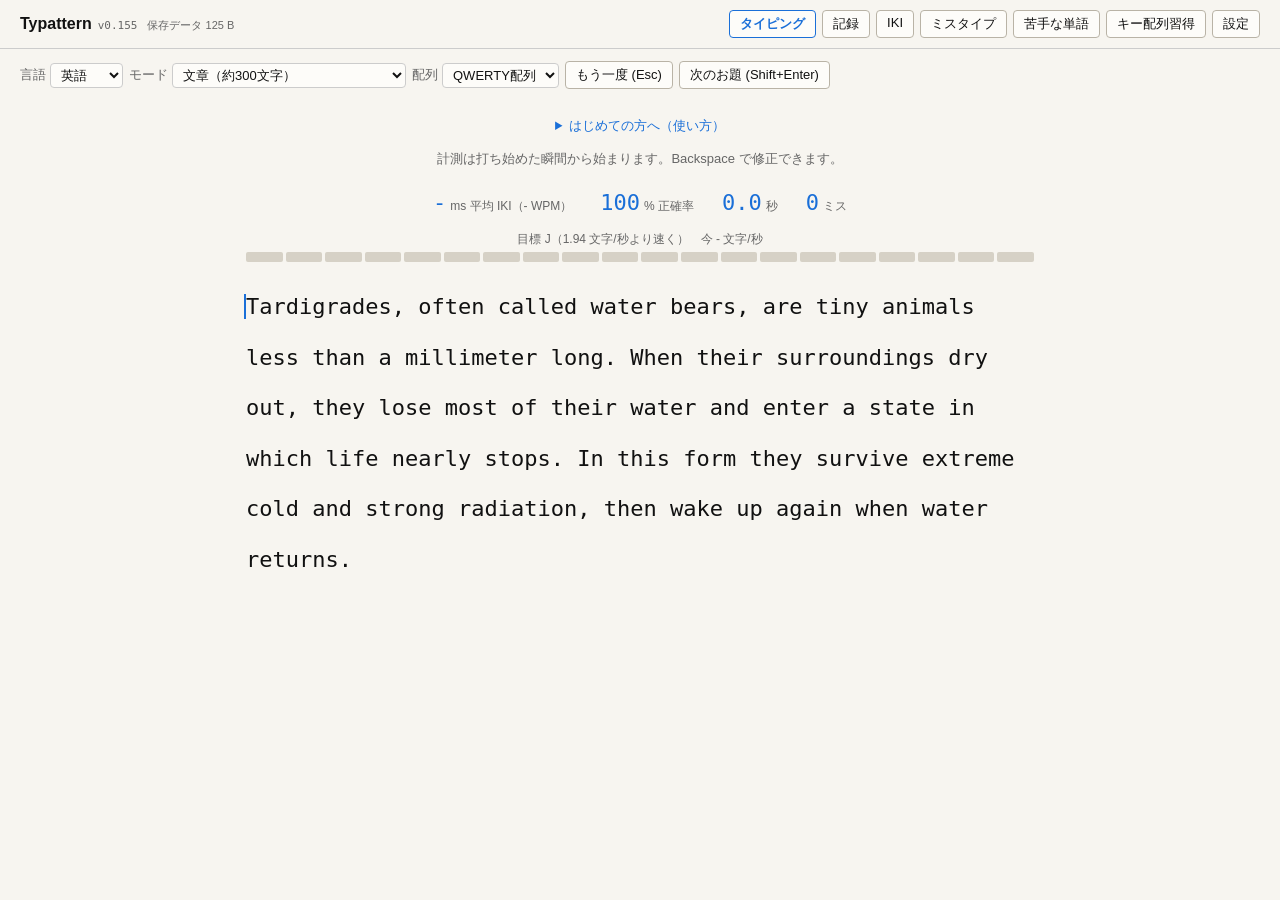
==== commit dc60d2e4: "Group key layout versions in the level table Co-Authored-By: Claude Opus 5.5 <noreply@anthropic.com>" ====
--- a/index.html
+++ b/index.html
@@ -20,7 +20,7 @@
   <meta property="og:image:alt" content="Typattern — Find your typing patterns">
   <meta property="og:locale" content="ja_JP">
   <meta name="twitter:card" content="summary_large_image">
-  <link rel="stylesheet" href="style.css?v=154">
+  <link rel="stylesheet" href="style.css?v=155">
 </head>
 <body>
   <!-- 全ページ共通の一番上：左にロゴ（とバージョン）、右にページへのリンク -->
@@ -188,21 +188,21 @@
     </section>
   </main>
 
-  <script src="js/store.js?v=154"></script>
-  <script src="js/keys.js?v=154"></script>
-  <script src="js/romaji.js?v=154"></script>
-  <script src="js/typer.js?v=154"></script>
-  <script src="js/kana-layout.js?v=154"></script>
-  <script src="js/settings.js?v=154"></script>
-  <script src="js/page-footer.js?v=154"></script>
-  <script src="js/rhythm.js?v=154"></script>
-  <script src="js/ranking.js?v=154"></script>
-  <script src="js/levels.js?v=154"></script>
-  <script src="js/ngram.js?v=154"></script>
-  <script src="js/iki-measurement.js?v=154"></script>
-  <script src="js/weak-words.js?v=154"></script>
-  <script src="js/layout-learning.js?v=154"></script>
-  <script src="js/no-mistype.js?v=154"></script>
-  <script src="js/app.js?v=154"></script>
+  <script src="js/store.js?v=155"></script>
+  <script src="js/keys.js?v=155"></script>
+  <script src="js/romaji.js?v=155"></script>
+  <script src="js/typer.js?v=155"></script>
+  <script src="js/kana-layout.js?v=155"></script>
+  <script src="js/settings.js?v=155"></script>
+  <script src="js/page-footer.js?v=155"></script>
+  <script src="js/rhythm.js?v=155"></script>
+  <script src="js/ranking.js?v=155"></script>
+  <script src="js/levels.js?v=155"></script>
+  <script src="js/ngram.js?v=155"></script>
+  <script src="js/iki-measurement.js?v=155"></script>
+  <script src="js/weak-words.js?v=155"></script>
+  <script src="js/layout-learning.js?v=155"></script>
+  <script src="js/no-mistype.js?v=155"></script>
+  <script src="js/app.js?v=155"></script>
 </body>
 </html>
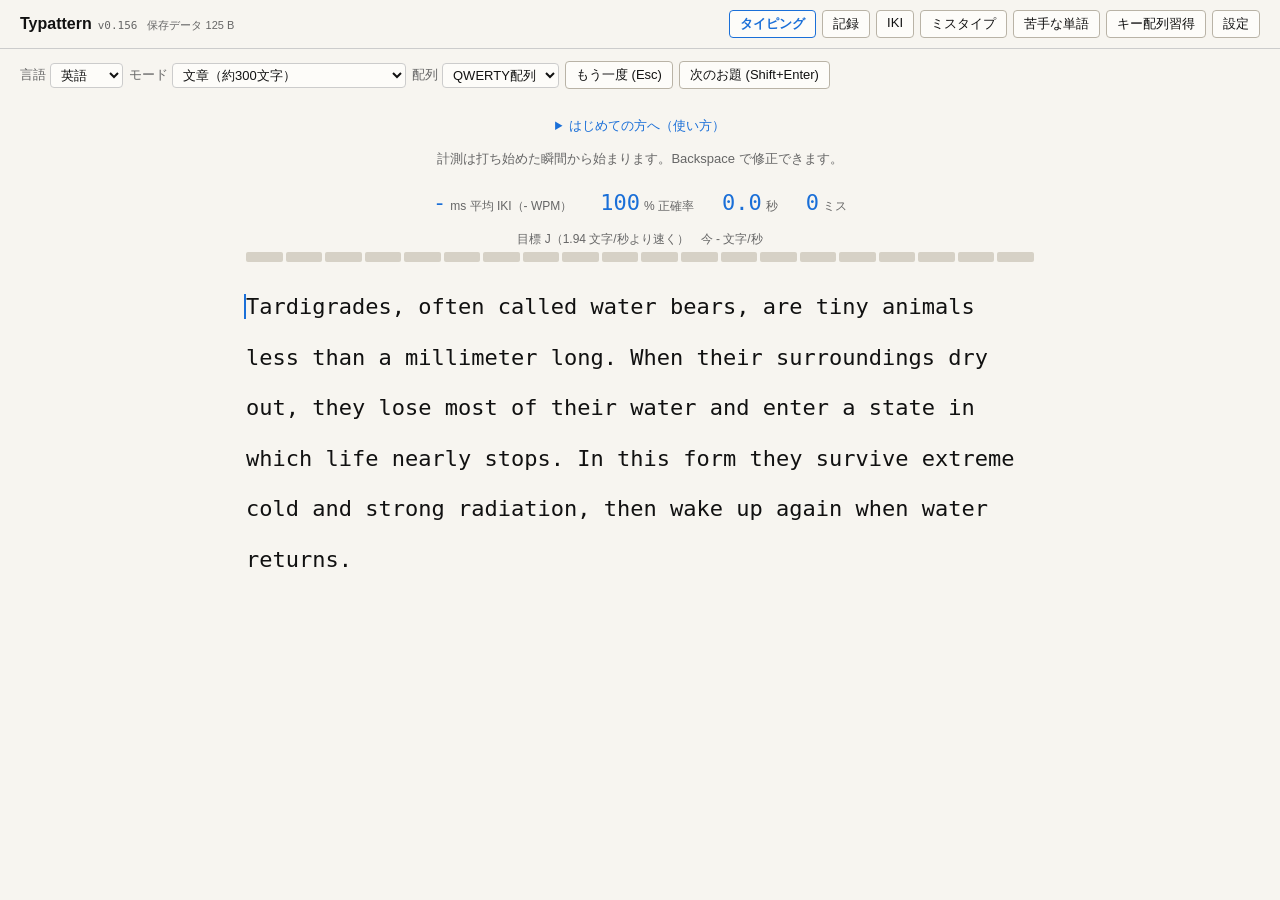
==== commit 74711315: "Merge key layout versions in the trend chart and sort layouts naturally Co-Authored-By: Claude Opus " ====
--- a/index.html
+++ b/index.html
@@ -20,7 +20,7 @@
   <meta property="og:image:alt" content="Typattern — Find your typing patterns">
   <meta property="og:locale" content="ja_JP">
   <meta name="twitter:card" content="summary_large_image">
-  <link rel="stylesheet" href="style.css?v=155">
+  <link rel="stylesheet" href="style.css?v=156">
 </head>
 <body>
   <!-- 全ページ共通の一番上：左にロゴ（とバージョン）、右にページへのリンク -->
@@ -188,21 +188,21 @@
     </section>
   </main>
 
-  <script src="js/store.js?v=155"></script>
-  <script src="js/keys.js?v=155"></script>
-  <script src="js/romaji.js?v=155"></script>
-  <script src="js/typer.js?v=155"></script>
-  <script src="js/kana-layout.js?v=155"></script>
-  <script src="js/settings.js?v=155"></script>
-  <script src="js/page-footer.js?v=155"></script>
-  <script src="js/rhythm.js?v=155"></script>
-  <script src="js/ranking.js?v=155"></script>
-  <script src="js/levels.js?v=155"></script>
-  <script src="js/ngram.js?v=155"></script>
-  <script src="js/iki-measurement.js?v=155"></script>
-  <script src="js/weak-words.js?v=155"></script>
-  <script src="js/layout-learning.js?v=155"></script>
-  <script src="js/no-mistype.js?v=155"></script>
-  <script src="js/app.js?v=155"></script>
+  <script src="js/store.js?v=156"></script>
+  <script src="js/keys.js?v=156"></script>
+  <script src="js/romaji.js?v=156"></script>
+  <script src="js/typer.js?v=156"></script>
+  <script src="js/kana-layout.js?v=156"></script>
+  <script src="js/settings.js?v=156"></script>
+  <script src="js/page-footer.js?v=156"></script>
+  <script src="js/rhythm.js?v=156"></script>
+  <script src="js/ranking.js?v=156"></script>
+  <script src="js/levels.js?v=156"></script>
+  <script src="js/ngram.js?v=156"></script>
+  <script src="js/iki-measurement.js?v=156"></script>
+  <script src="js/weak-words.js?v=156"></script>
+  <script src="js/layout-learning.js?v=156"></script>
+  <script src="js/no-mistype.js?v=156"></script>
+  <script src="js/app.js?v=156"></script>
 </body>
 </html>
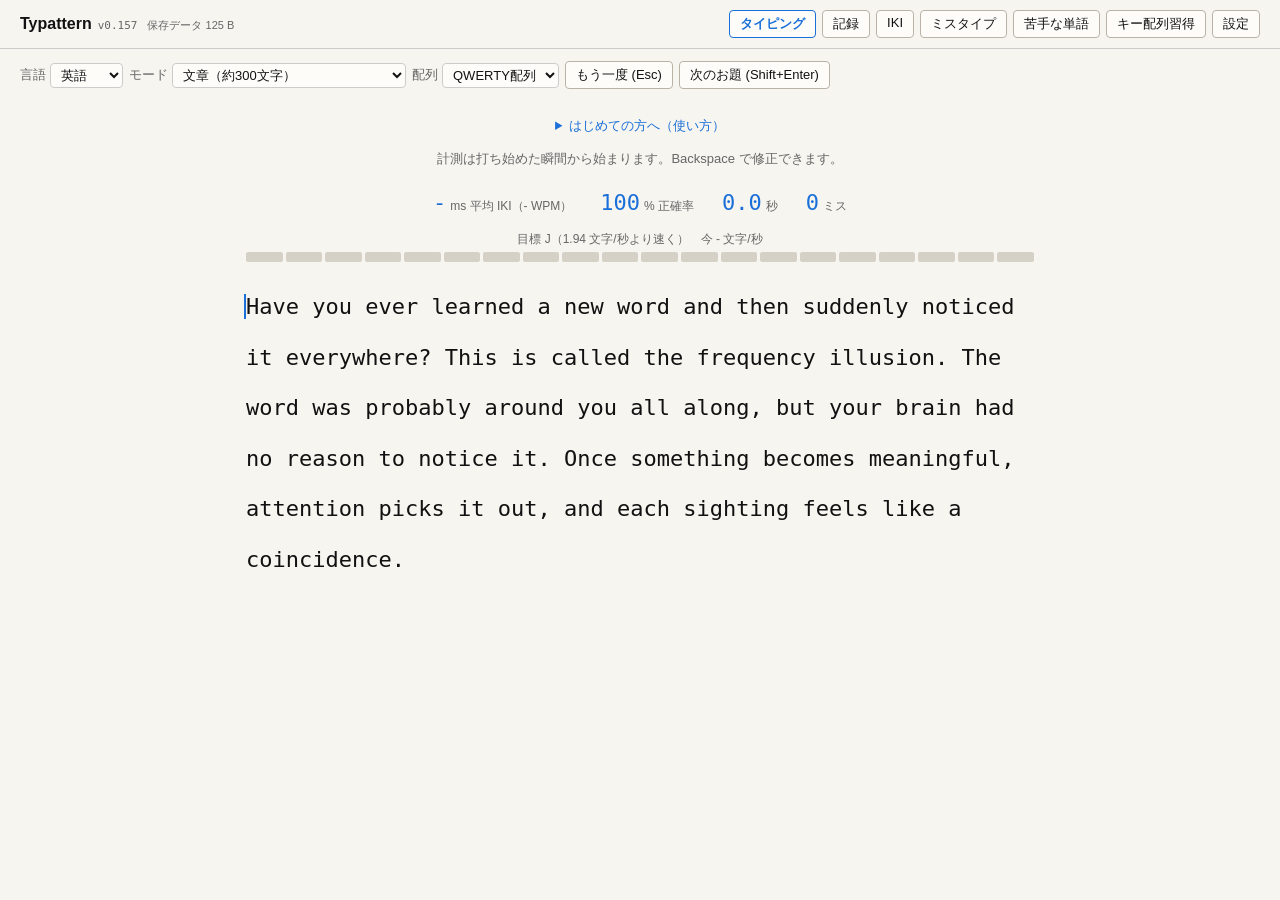
==== commit c03b5e16: "Merge key layout versions in the IKI page filter Co-Authored-By: Claude Opus 5.5 <noreply@anthropic." ====
--- a/index.html
+++ b/index.html
@@ -20,7 +20,7 @@
   <meta property="og:image:alt" content="Typattern — Find your typing patterns">
   <meta property="og:locale" content="ja_JP">
   <meta name="twitter:card" content="summary_large_image">
-  <link rel="stylesheet" href="style.css?v=156">
+  <link rel="stylesheet" href="style.css?v=157">
 </head>
 <body>
   <!-- 全ページ共通の一番上：左にロゴ（とバージョン）、右にページへのリンク -->
@@ -188,21 +188,21 @@
     </section>
   </main>
 
-  <script src="js/store.js?v=156"></script>
-  <script src="js/keys.js?v=156"></script>
-  <script src="js/romaji.js?v=156"></script>
-  <script src="js/typer.js?v=156"></script>
-  <script src="js/kana-layout.js?v=156"></script>
-  <script src="js/settings.js?v=156"></script>
-  <script src="js/page-footer.js?v=156"></script>
-  <script src="js/rhythm.js?v=156"></script>
-  <script src="js/ranking.js?v=156"></script>
-  <script src="js/levels.js?v=156"></script>
-  <script src="js/ngram.js?v=156"></script>
-  <script src="js/iki-measurement.js?v=156"></script>
-  <script src="js/weak-words.js?v=156"></script>
-  <script src="js/layout-learning.js?v=156"></script>
-  <script src="js/no-mistype.js?v=156"></script>
-  <script src="js/app.js?v=156"></script>
+  <script src="js/store.js?v=157"></script>
+  <script src="js/keys.js?v=157"></script>
+  <script src="js/romaji.js?v=157"></script>
+  <script src="js/typer.js?v=157"></script>
+  <script src="js/kana-layout.js?v=157"></script>
+  <script src="js/settings.js?v=157"></script>
+  <script src="js/page-footer.js?v=157"></script>
+  <script src="js/rhythm.js?v=157"></script>
+  <script src="js/ranking.js?v=157"></script>
+  <script src="js/levels.js?v=157"></script>
+  <script src="js/ngram.js?v=157"></script>
+  <script src="js/iki-measurement.js?v=157"></script>
+  <script src="js/weak-words.js?v=157"></script>
+  <script src="js/layout-learning.js?v=157"></script>
+  <script src="js/no-mistype.js?v=157"></script>
+  <script src="js/app.js?v=157"></script>
 </body>
 </html>
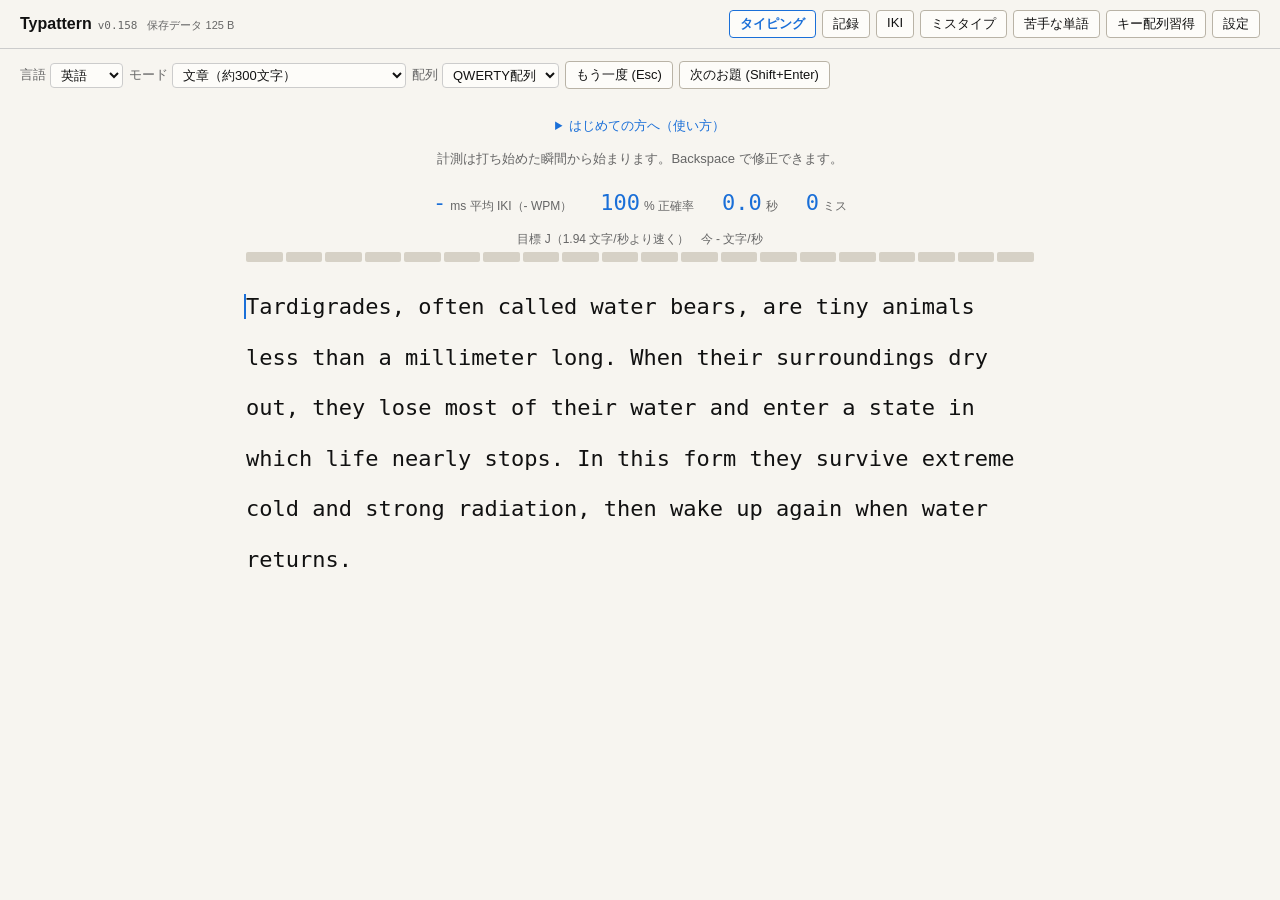
==== commit 2f402bfa: "Toggle level-up marks in the trend chart Co-Authored-By: Claude Opus 5.5 <noreply@anthropic.com>" ====
--- a/index.html
+++ b/index.html
@@ -20,7 +20,7 @@
   <meta property="og:image:alt" content="Typattern — Find your typing patterns">
   <meta property="og:locale" content="ja_JP">
   <meta name="twitter:card" content="summary_large_image">
-  <link rel="stylesheet" href="style.css?v=157">
+  <link rel="stylesheet" href="style.css?v=158">
 </head>
 <body>
   <!-- 全ページ共通の一番上：左にロゴ（とバージョン）、右にページへのリンク -->
@@ -188,21 +188,21 @@
     </section>
   </main>
 
-  <script src="js/store.js?v=157"></script>
-  <script src="js/keys.js?v=157"></script>
-  <script src="js/romaji.js?v=157"></script>
-  <script src="js/typer.js?v=157"></script>
-  <script src="js/kana-layout.js?v=157"></script>
-  <script src="js/settings.js?v=157"></script>
-  <script src="js/page-footer.js?v=157"></script>
-  <script src="js/rhythm.js?v=157"></script>
-  <script src="js/ranking.js?v=157"></script>
-  <script src="js/levels.js?v=157"></script>
-  <script src="js/ngram.js?v=157"></script>
-  <script src="js/iki-measurement.js?v=157"></script>
-  <script src="js/weak-words.js?v=157"></script>
-  <script src="js/layout-learning.js?v=157"></script>
-  <script src="js/no-mistype.js?v=157"></script>
-  <script src="js/app.js?v=157"></script>
+  <script src="js/store.js?v=158"></script>
+  <script src="js/keys.js?v=158"></script>
+  <script src="js/romaji.js?v=158"></script>
+  <script src="js/typer.js?v=158"></script>
+  <script src="js/kana-layout.js?v=158"></script>
+  <script src="js/settings.js?v=158"></script>
+  <script src="js/page-footer.js?v=158"></script>
+  <script src="js/rhythm.js?v=158"></script>
+  <script src="js/ranking.js?v=158"></script>
+  <script src="js/levels.js?v=158"></script>
+  <script src="js/ngram.js?v=158"></script>
+  <script src="js/iki-measurement.js?v=158"></script>
+  <script src="js/weak-words.js?v=158"></script>
+  <script src="js/layout-learning.js?v=158"></script>
+  <script src="js/no-mistype.js?v=158"></script>
+  <script src="js/app.js?v=158"></script>
 </body>
 </html>
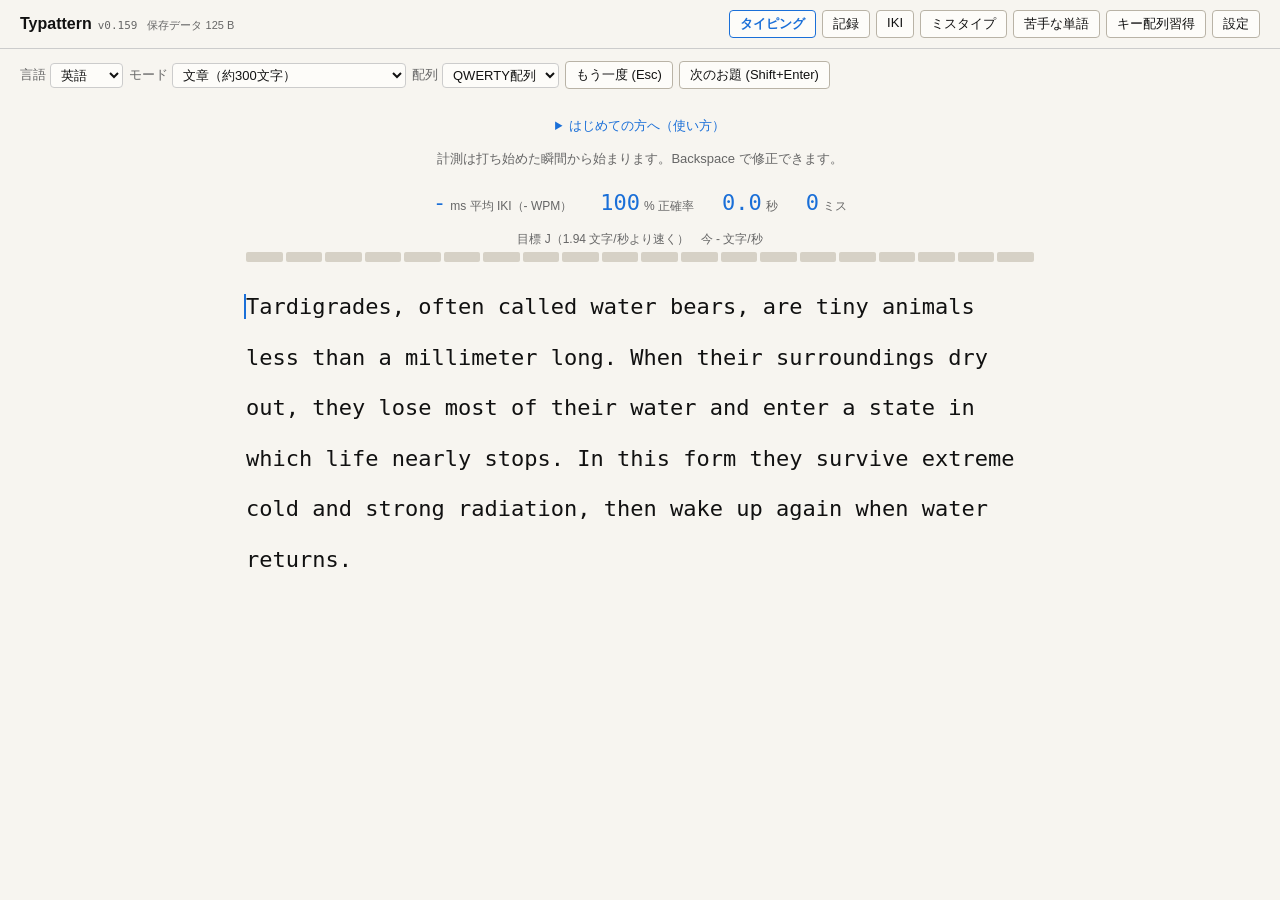
==== commit 5de94083: "Add a histogram of trigram-inner minus bigram IKI differences Co-Authored-By: Claude Opus 5.5 <norep" ====
--- a/index.html
+++ b/index.html
@@ -20,7 +20,7 @@
   <meta property="og:image:alt" content="Typattern — Find your typing patterns">
   <meta property="og:locale" content="ja_JP">
   <meta name="twitter:card" content="summary_large_image">
-  <link rel="stylesheet" href="style.css?v=158">
+  <link rel="stylesheet" href="style.css?v=159">
 </head>
 <body>
   <!-- 全ページ共通の一番上：左にロゴ（とバージョン）、右にページへのリンク -->
@@ -188,21 +188,21 @@
     </section>
   </main>
 
-  <script src="js/store.js?v=158"></script>
-  <script src="js/keys.js?v=158"></script>
-  <script src="js/romaji.js?v=158"></script>
-  <script src="js/typer.js?v=158"></script>
-  <script src="js/kana-layout.js?v=158"></script>
-  <script src="js/settings.js?v=158"></script>
-  <script src="js/page-footer.js?v=158"></script>
-  <script src="js/rhythm.js?v=158"></script>
-  <script src="js/ranking.js?v=158"></script>
-  <script src="js/levels.js?v=158"></script>
-  <script src="js/ngram.js?v=158"></script>
-  <script src="js/iki-measurement.js?v=158"></script>
-  <script src="js/weak-words.js?v=158"></script>
-  <script src="js/layout-learning.js?v=158"></script>
-  <script src="js/no-mistype.js?v=158"></script>
-  <script src="js/app.js?v=158"></script>
+  <script src="js/store.js?v=159"></script>
+  <script src="js/keys.js?v=159"></script>
+  <script src="js/romaji.js?v=159"></script>
+  <script src="js/typer.js?v=159"></script>
+  <script src="js/kana-layout.js?v=159"></script>
+  <script src="js/settings.js?v=159"></script>
+  <script src="js/page-footer.js?v=159"></script>
+  <script src="js/rhythm.js?v=159"></script>
+  <script src="js/ranking.js?v=159"></script>
+  <script src="js/levels.js?v=159"></script>
+  <script src="js/ngram.js?v=159"></script>
+  <script src="js/iki-measurement.js?v=159"></script>
+  <script src="js/weak-words.js?v=159"></script>
+  <script src="js/layout-learning.js?v=159"></script>
+  <script src="js/no-mistype.js?v=159"></script>
+  <script src="js/app.js?v=159"></script>
 </body>
 </html>
--- a/style.css
+++ b/style.css
@@ -1946,6 +1946,16 @@
   stroke-dasharray: 4 3;
 }
 
+/* 差の分布（js/ngram.js の drawDiffHist）。散布図の下に離して置き、0 の線は実線 */
+.corr-diff {
+  margin-top: 12px;
+}
+
+.diff-zero {
+  stroke: var(--sub);
+  stroke-width: 1.5;
+}
+
 .corr-dot {
   stroke: none;
   opacity: 0.75;
